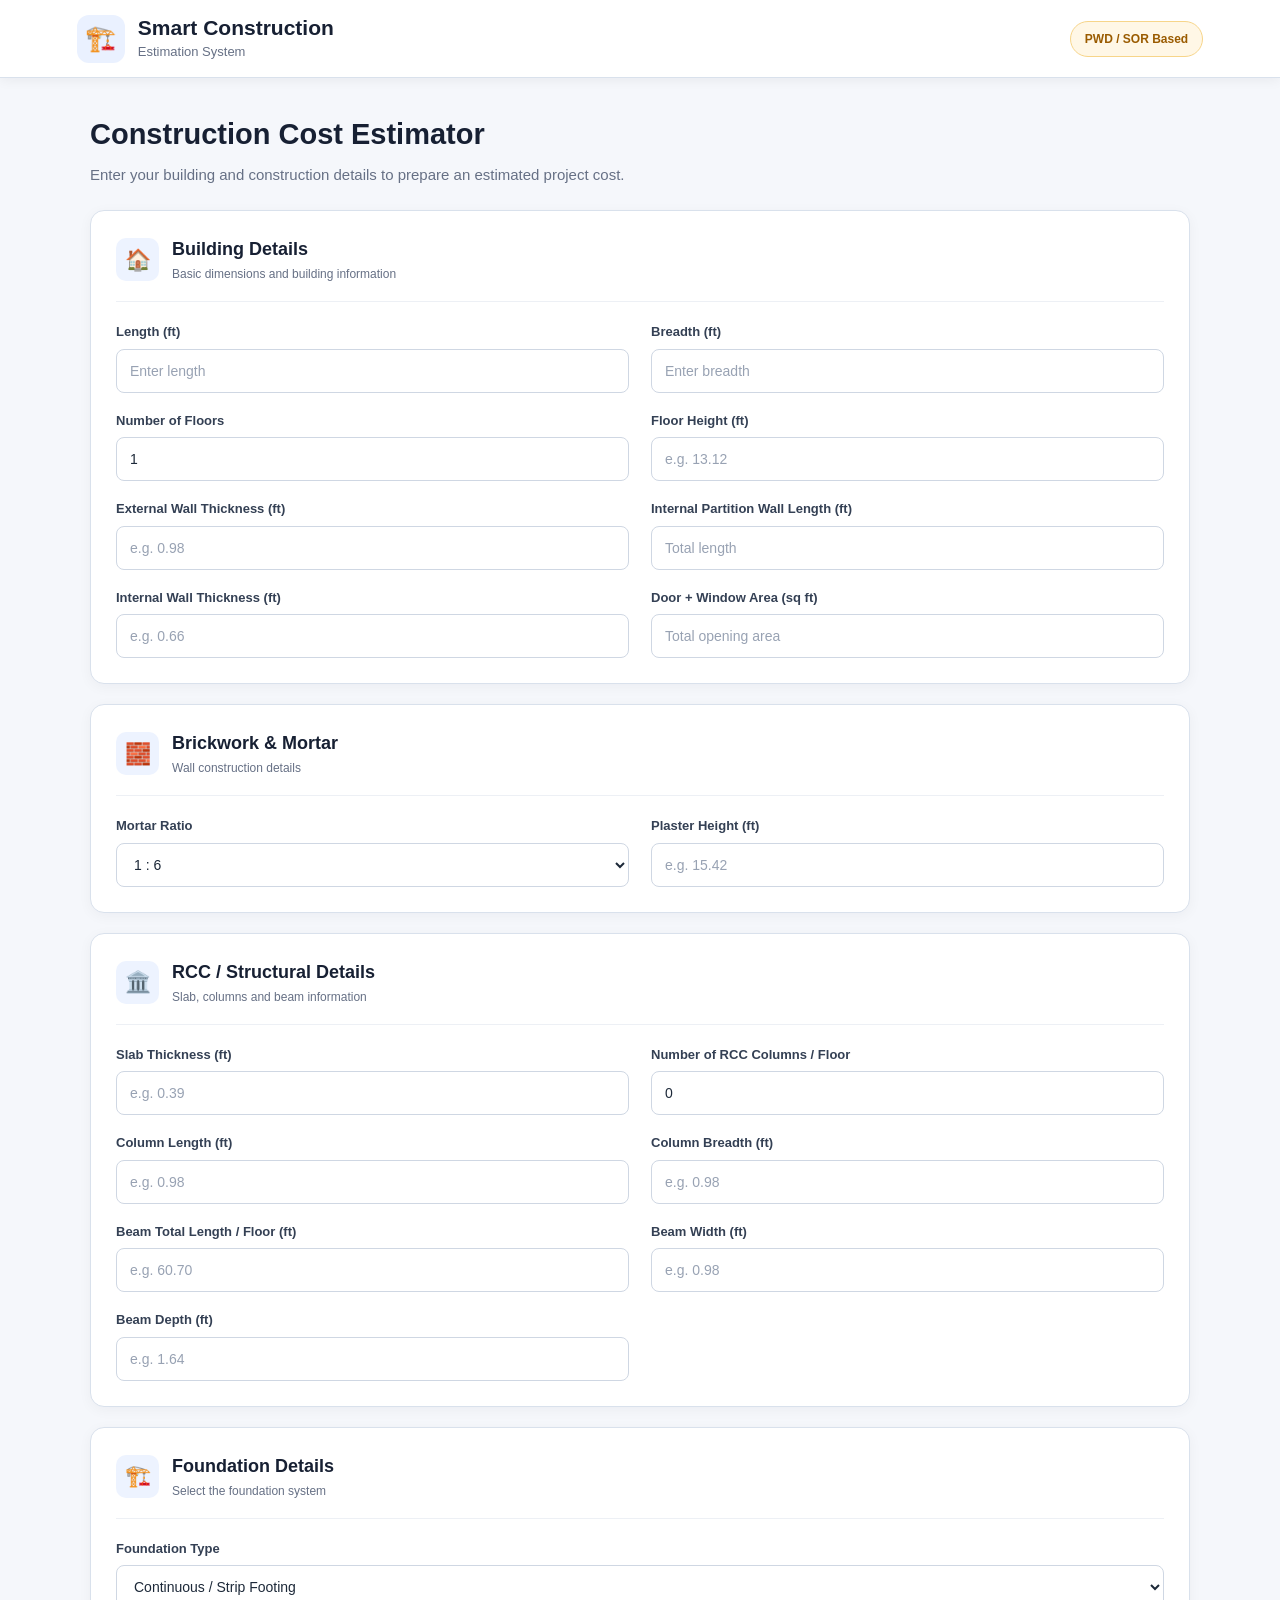
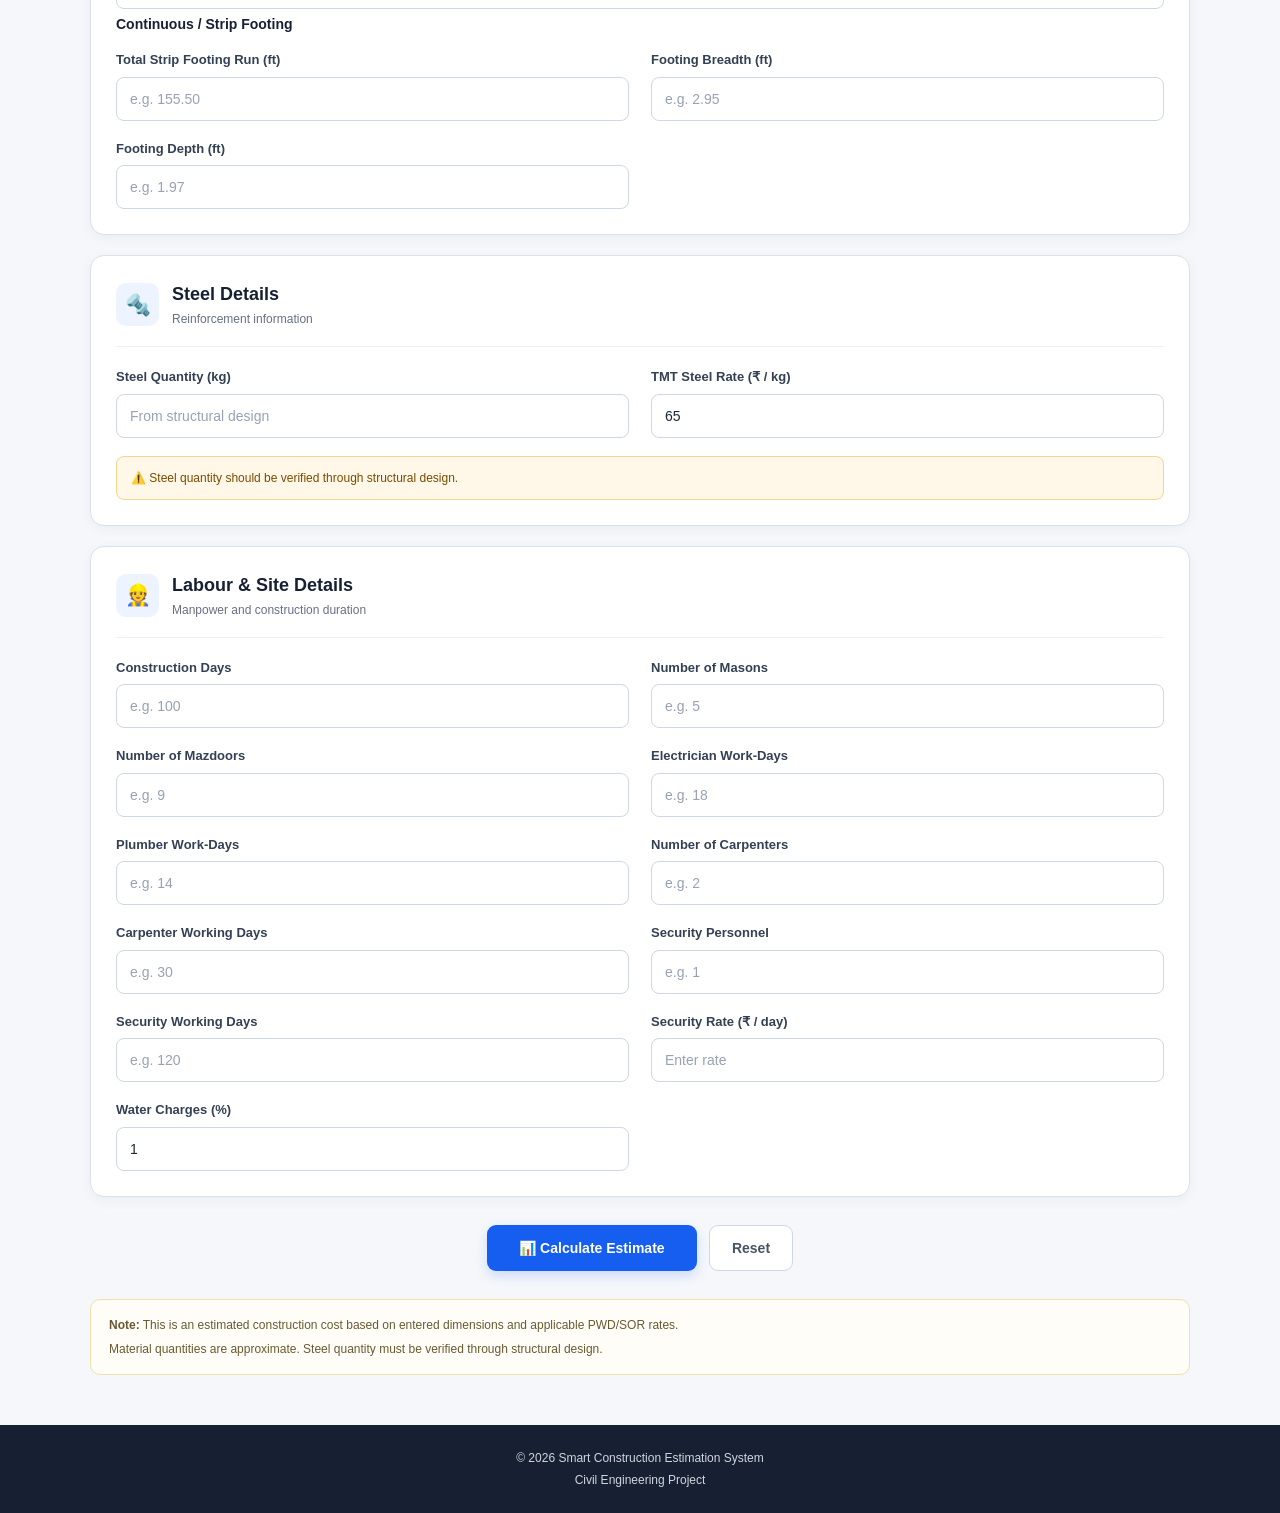
==== index.html @ 6a4c95ae "index.html" ====
<!DOCTYPE html>
<html lang="en">
<head>
    <meta charset="UTF-8">
    <meta name="viewport" content="width=device-width, initial-scale=1.0">

    <title>Smart Construction Estimation System | Construction Cost Estimator</title>

    <meta name="description"
          content="Smart Construction Estimation System for estimating building construction cost, material quantities, labour cost and project expenses using PWD/SOR based rates.">

    <meta name="keywords"
          content="construction cost estimator, building cost calculator, construction estimation, civil engineering project, PWD rate estimation, construction material calculator, house construction cost">

    <meta name="author" content="Saksham Tiwari">

    <meta name="robots" content="index, follow">

    <link rel="canonical"
          href="https://sakshamtiwari18.github.io/smart-construction-estimation-system/">

    <link rel="stylesheet" href="style.css">
</head>

<body>

    <!-- HEADER -->
    <header class="header">

        <div class="brand">
            <div class="logo">🏗️</div>

            <div>
                <h1>Smart Construction</h1>
                <p>Estimation System</p>
            </div>
        </div>

        <div class="header-tag">
            PWD / SOR Based
        </div>

    </header>


    <!-- MAIN CONTENT -->
    <main class="container">

        <!-- INTRO -->
        <section class="intro">

            <h2>Construction Cost Estimator</h2>

            <p>
                Enter your building and construction details to prepare
                an estimated project cost.
            </p>

        </section>


        <!-- BUILDING DETAILS -->
        <section class="card">

            <div class="section-title">
                <span>🏠</span>
                <div>
                    <h2>Building Details</h2>
                    <p>Basic dimensions and building information</p>
                </div>
            </div>


            <div class="form-grid">

                <div class="form-group">
                    <label>Length (ft)</label>
                    <input type="number" id="length" placeholder="Enter length">
                </div>

                <div class="form-group">
                    <label>Breadth (ft)</label>
                    <input type="number" id="breadth" placeholder="Enter breadth">
                </div>

                <div class="form-group">
                    <label>Number of Floors</label>
                    <input type="number" id="floors" value="1" min="1">
                </div>

                <div class="form-group">
                    <label>Floor Height (ft)</label>
                    <input type="number" id="floorHeight" placeholder="e.g. 13.12">
                </div>

                <div class="form-group">
                    <label>External Wall Thickness (ft)</label>
                    <input type="number" id="externalWall" placeholder="e.g. 0.98">
                </div>

                <div class="form-group">
                    <label>Internal Partition Wall Length (ft)</label>
                    <input type="number" id="internalWallLength" placeholder="Total length">
                </div>

                <div class="form-group">
                    <label>Internal Wall Thickness (ft)</label>
                    <input type="number" id="internalWall" placeholder="e.g. 0.66">
                </div>

                <div class="form-group">
                    <label>Door + Window Area (sq ft)</label>
                    <input type="number" id="openingArea" placeholder="Total opening area">
                </div>

            </div>

        </section>


        <!-- MASONRY -->
        <section class="card">

            <div class="section-title">
                <span>🧱</span>
                <div>
                    <h2>Brickwork & Mortar</h2>
                    <p>Wall construction details</p>
                </div>
            </div>


            <div class="form-grid">

                <div class="form-group">
                    <label>Mortar Ratio</label>

                    <select id="mortarRatio">
                        <option value="1:6">1 : 6</option>
                        <option value="1:5">1 : 5</option>
                        <option value="1:4">1 : 4</option>
                    </select>

                </div>

                <div class="form-group">
                    <label>Plaster Height (ft)</label>
                    <input type="number" id="plasterHeight" placeholder="e.g. 15.42">
                </div>

            </div>

        </section>


        <!-- RCC -->
        <section class="card">

            <div class="section-title">
                <span>🏛️</span>
                <div>
                    <h2>RCC / Structural Details</h2>
                    <p>Slab, columns and beam information</p>
                </div>
            </div>


            <div class="form-grid">

                <div class="form-group">
                    <label>Slab Thickness (ft)</label>
                    <input type="number" id="slabThickness" placeholder="e.g. 0.39">
                </div>

                <div class="form-group">
                    <label>Number of RCC Columns / Floor</label>
                    <input type="number" id="columns" value="0" min="0">
                </div>

                <div class="form-group">
                    <label>Column Length (ft)</label>
                    <input type="number" id="columnLength" placeholder="e.g. 0.98">
                </div>

                <div class="form-group">
                    <label>Column Breadth (ft)</label>
                    <input type="number" id="columnBreadth" placeholder="e.g. 0.98">
                </div>

                <div class="form-group">
                    <label>Beam Total Length / Floor (ft)</label>
                    <input type="number" id="beamLength" placeholder="e.g. 60.70">
                </div>

                <div class="form-group">
                    <label>Beam Width (ft)</label>
                    <input type="number" id="beamWidth" placeholder="e.g. 0.98">
                </div>

                <div class="form-group">
                    <label>Beam Depth (ft)</label>
                    <input type="number" id="beamDepth" placeholder="e.g. 1.64">
                </div>

            </div>

        </section>


        <!-- FOUNDATION -->
        <section class="card">

            <div class="section-title">
                <span>🏗️</span>
                <div>
                    <h2>Foundation Details</h2>
                    <p>Select the foundation system</p>
                </div>
            </div>


            <div class="form-grid">

                <div class="form-group full">

                    <label>Foundation Type</label>

                    <select id="foundationType" onchange="showFoundationFields()">

                        <option value="strip">
                            Continuous / Strip Footing
                        </option>

                        <option value="isolated">
                            Isolated RCC Footings
                        </option>

                    </select>

                </div>

            </div>


            <!-- STRIP FOOTING -->
            <div id="stripFields">

                <h3>Continuous / Strip Footing</h3>

                <div class="form-grid">

                    <div class="form-group">
                        <label>Total Strip Footing Run (ft)</label>
                        <input type="number" id="stripRun" placeholder="e.g. 155.50">
                    </div>

                    <div class="form-group">
                        <label>Footing Breadth (ft)</label>
                        <input type="number" id="stripBreadth" placeholder="e.g. 2.95">
                    </div>

                    <div class="form-group">
                        <label>Footing Depth (ft)</label>
                        <input type="number" id="stripDepth" placeholder="e.g. 1.97">
                    </div>

                </div>

            </div>


            <!-- ISOLATED FOOTING -->
            <div id="isolatedFields" class="hidden">

                <h3>Isolated RCC Footings</h3>

                <div class="form-grid">

                    <div class="form-group">
                        <label>Number of Footings</label>
                        <input type="number" id="footingCount" value="0" min="0">
                    </div>

                    <div class="form-group">
                        <label>Footing Length (ft)</label>
                        <input type="number" id="footingLength">
                    </div>

                    <div class="form-group">
                        <label>Footing Breadth (ft)</label>
                        <input type="number" id="footingBreadth">
                    </div>

                    <div class="form-group">
                        <label>Footing Depth (ft)</label>
                        <input type="number" id="footingDepth">
                    </div>

                </div>

            </div>

        </section>


        <!-- STEEL -->
        <section class="card">

            <div class="section-title">
                <span>🔩</span>
                <div>
                    <h2>Steel Details</h2>
                    <p>Reinforcement information</p>
                </div>
            </div>


            <div class="form-grid">

                <div class="form-group">
                    <label>Steel Quantity (kg)</label>
                    <input type="number" id="steelQuantity" placeholder="From structural design">
                </div>

                <div class="form-group">
                    <label>TMT Steel Rate (₹ / kg)</label>
                    <input type="number" id="steelRate" value="65">
                </div>

            </div>


            <div class="info-box">
                ⚠️ Steel quantity should be verified through structural design.
            </div>

        </section>


        <!-- LABOUR -->
        <section class="card">

            <div class="section-title">
                <span>👷</span>
                <div>
                    <h2>Labour & Site Details</h2>
                    <p>Manpower and construction duration</p>
                </div>
            </div>


            <div class="form-grid">

                <div class="form-group">
                    <label>Construction Days</label>
                    <input type="number" id="constructionDays" placeholder="e.g. 100">
                </div>

                <div class="form-group">
                    <label>Number of Masons</label>
                    <input type="number" id="masons" placeholder="e.g. 5">
                </div>

                <div class="form-group">
                    <label>Number of Mazdoors</label>
                    <input type="number" id="mazdoors" placeholder="e.g. 9">
                </div>

                <div class="form-group">
                    <label>Electrician Work-Days</label>
                    <input type="number" id="electricianDays" placeholder="e.g. 18">
                </div>

                <div class="form-group">
                    <label>Plumber Work-Days</label>
                    <input type="number" id="plumberDays" placeholder="e.g. 14">
                </div>

                <div class="form-group">
                    <label>Number of Carpenters</label>
                    <input type="number" id="carpenters" placeholder="e.g. 2">
                </div>

                <div class="form-group">
                    <label>Carpenter Working Days</label>
                    <input type="number" id="carpenterDays" placeholder="e.g. 30">
                </div>

                <div class="form-group">
                    <label>Security Personnel</label>
                    <input type="number" id="security" placeholder="e.g. 1">
                </div>

                <div class="form-group">
                    <label>Security Working Days</label>
                    <input type="number" id="securityDays" placeholder="e.g. 120">
                </div>

                <div class="form-group">
                    <label>Security Rate (₹ / day)</label>
                    <input type="number" id="securityRate" placeholder="Enter rate">
                </div>

                <div class="form-group">
                    <label>Water Charges (%)</label>
                    <input type="number" id="waterCharges" value="1">
                </div>

            </div>

        </section>


        <!-- ACTION BUTTON -->
        <section class="action-area">

            <button class="calculate-btn" onclick="calculateEstimate()">
                📊 Calculate Estimate
            </button>

            <button class="reset-btn" onclick="resetForm()">
                Reset
            </button>

        </section>


        <!-- RESULT -->
        <section id="resultSection" class="card result-section hidden">

            <div class="section-title">
                <span>💰</span>

                <div>
                    <h2>Estimation Result</h2>
                    <p>Estimated project cost summary</p>
                </div>
            </div>


            <div class="result-grid">

                <div class="result-box">
                    <span>Building Area</span>
                    <strong id="resultArea">0 sq.ft</strong>
                </div>

                <div class="result-box">
                    <span>Estimated Cost</span>
                    <strong id="resultCost">₹0</strong>
                </div>

            </div>


            <div class="cost-summary">

                <h3>Cost Summary</h3>

                <div class="cost-row">
                    <span>Foundation</span>
                    <strong id="foundationCost">₹0</strong>
                </div>

                <div class="cost-row">
                    <span>RCC Work</span>
                    <strong id="rccCost">₹0</strong>
                </div>

                <div class="cost-row">
                    <span>Brickwork</span>
                    <strong id="brickCost">₹0</strong>
                </div>

                <div class="cost-row">
                    <span>Plaster</span>
                    <strong id="plasterCost">₹0</strong>
                </div>

                <div class="cost-row">
                    <span>Flooring</span>
                    <strong id="floorCost">₹0</strong>
                </div>

                <div class="cost-row">
                    <span>Painting</span>
                    <strong id="paintingCost">₹0</strong>
                </div>

                <div class="cost-row">
                    <span>Steel</span>
                    <strong id="steelCost">₹0</strong>
                </div>

                <div class="cost-row">
                    <span>Labour</span>
                    <strong id="labourCost">₹0</strong>
                </div>

                <div class="cost-row total">
                    <span>GRAND TOTAL</span>
                    <strong id="grandTotal">₹0</strong>
                </div>

            </div>


            <div class="report-buttons">

                <button onclick="generateReport()">
                    📄 Generate Report
                </button>

                <button onclick="window.print()">
                    🖨️ Print / Save PDF
                </button>

            </div>

        </section>


        <!-- FOOTER NOTE -->
        <div class="footer-note">

            <p>
                <strong>Note:</strong>
                This is an estimated construction cost based on entered
                dimensions and applicable PWD/SOR rates.
            </p>

            <p>
                Material quantities are approximate. Steel quantity must
                be verified through structural design.
            </p>

        </div>

    </main>


    <!-- FOOTER -->
    <footer>

        <p>
            © 2026 Smart Construction Estimation System
        </p>

        <p>
            Civil Engineering Project
        </p>

    </footer>


    <script src="script.js"></script>

</body>
</html>
---- style.css ----
/* =====================================================
   SMART CONSTRUCTION ESTIMATION SYSTEM
   Professional Civil Engineering Web Interface
   ===================================================== */

* {
    margin: 0;
    padding: 0;
    box-sizing: border-box;
}

:root {
    --primary: #155eef;
    --primary-dark: #0d47c7;
    --orange: #f59e0b;
    --dark: #172033;
    --text: #344054;
    --muted: #667085;
    --border: #d9e1ec;
    --background: #f5f7fb;
    --white: #ffffff;
    --success: #087443;
}

body {
    font-family: "Segoe UI", Arial, sans-serif;
    background: var(--background);
    color: var(--text);
    line-height: 1.5;
}


/* ================= HEADER ================= */

.header {
    background: var(--white);
    border-bottom: 1px solid var(--border);
    min-height: 78px;
    padding: 14px 6%;
    display: flex;
    align-items: center;
    justify-content: space-between;
    gap: 20px;
    position: sticky;
    top: 0;
    z-index: 100;
    box-shadow: 0 2px 12px rgba(16, 24, 40, 0.06);
}

.brand {
    display: flex;
    align-items: center;
    gap: 13px;
}

.logo {
    width: 48px;
    height: 48px;
    border-radius: 12px;
    background: #eaf1ff;
    display: flex;
    align-items: center;
    justify-content: center;
    font-size: 25px;
}

.brand h1 {
    color: var(--dark);
    font-size: 21px;
    font-weight: 750;
    line-height: 1.15;
}

.brand p {
    color: var(--muted);
    font-size: 13px;
    margin-top: 2px;
}

.header-tag {
    background: #fff7e6;
    color: #9a5b00;
    border: 1px solid #f7d58a;
    padding: 8px 14px;
    border-radius: 20px;
    font-size: 12px;
    font-weight: 700;
}


/* ================= MAIN ================= */

.container {
    width: min(1100px, 92%);
    margin: 35px auto 50px;
}

.intro {
    margin-bottom: 24px;
}

.intro h2 {
    color: var(--dark);
    font-size: 29px;
    margin-bottom: 7px;
}

.intro p {
    color: var(--muted);
    font-size: 15px;
}


/* ================= CARDS ================= */

.card {
    background: var(--white);
    border: 1px solid var(--border);
    border-radius: 14px;
    padding: 25px;
    margin-bottom: 20px;
    box-shadow: 0 3px 14px rgba(16, 24, 40, 0.045);
}

.section-title {
    display: flex;
    align-items: center;
    gap: 13px;
    padding-bottom: 18px;
    margin-bottom: 20px;
    border-bottom: 1px solid #edf0f5;
}

.section-title > span {
    width: 43px;
    height: 43px;
    border-radius: 10px;
    background: #edf3ff;
    display: flex;
    align-items: center;
    justify-content: center;
    font-size: 21px;
}

.section-title h2 {
    color: var(--dark);
    font-size: 18px;
    margin-bottom: 2px;
}

.section-title p {
    color: var(--muted);
    font-size: 12px;
}


/* ================= FORM ================= */

.form-grid {
    display: grid;
    grid-template-columns: repeat(2, 1fr);
    gap: 18px 22px;
}

.form-group {
    display: flex;
    flex-direction: column;
}

.form-group.full {
    grid-column: 1 / -1;
}

.form-group label {
    color: #344054;
    font-size: 13px;
    font-weight: 650;
    margin-bottom: 7px;
}

input,
select {
    width: 100%;
    height: 44px;
    border: 1px solid #cfd7e3;
    border-radius: 8px;
    background: #fff;
    color: #1d2939;
    padding: 0 13px;
    font-size: 14px;
    outline: none;
    transition: 0.2s ease;
}

input::placeholder {
    color: #98a2b3;
}

input:focus,
select:focus {
    border-color: var(--primary);
    box-shadow: 0 0 0 3px rgba(21, 94, 239, 0.10);
}


/* ================= FOUNDATION ================= */

.card h3 {
    color: var(--dark);
    font-size: 14px;
    margin: 5px 0 15px;
}

.hidden {
    display: none !important;
}


/* ================= INFO BOX ================= */

.info-box {
    margin-top: 18px;
    padding: 12px 14px;
    border-radius: 8px;
    background: #fff8e8;
    border: 1px solid #f4d58a;
    color: #7a4b00;
    font-size: 12px;
}


/* ================= BUTTONS ================= */

.action-area {
    display: flex;
    justify-content: center;
    align-items: center;
    gap: 12px;
    margin: 28px 0;
}

.calculate-btn,
.reset-btn,
.report-buttons button {
    border: none;
    border-radius: 9px;
    height: 46px;
    padding: 0 22px;
    font-size: 14px;
    font-weight: 700;
    cursor: pointer;
    transition: 0.2s ease;
}

.calculate-btn {
    background: var(--primary);
    color: white;
    min-width: 210px;
    box-shadow: 0 5px 12px rgba(21, 94, 239, 0.18);
}

.calculate-btn:hover {
    background: var(--primary-dark);
    transform: translateY(-1px);
}

.reset-btn {
    background: white;
    color: #475467;
    border: 1px solid #cfd7e3;
}

.reset-btn:hover {
    background: #f8fafc;
}


/* ================= RESULT ================= */

.result-section {
    border-top: 4px solid var(--primary);
}

.result-grid {
    display: grid;
    grid-template-columns: repeat(2, 1fr);
    gap: 15px;
    margin-bottom: 25px;
}

.result-box {
    background: #f7f9fc;
    border: 1px solid #e5eaf1;
    border-radius: 10px;
    padding: 18px;
}

.result-box span {
    display: block;
    color: var(--muted);
    font-size: 12px;
    margin-bottom: 5px;
}

.result-box strong {
    color: var(--dark);
    font-size: 21px;
}


/* ================= COST SUMMARY ================= */

.cost-summary {
    border: 1px solid #e1e6ef;
    border-radius: 10px;
    overflow: hidden;
}

.cost-summary h3 {
    margin: 0;
    padding: 15px 17px;
    background: #f7f9fc;
    border-bottom: 1px solid #e1e6ef;
    font-size: 15px;
}

.cost-row {
    min-height: 45px;
    padding: 10px 17px;
    display: flex;
    justify-content: space-between;
    align-items: center;
    border-bottom: 1px solid #edf0f4;
    font-size: 13px;
}

.cost-row strong {
    color: #1d2939;
}

.cost-row.total {
    background: #eef4ff;
    border-bottom: none;
    min-height: 56px;
}

.cost-row.total span,
.cost-row.total strong {
    color: var(--primary-dark);
    font-size: 15px;
    font-weight: 800;
}


/* ================= REPORT BUTTONS ================= */

.report-buttons {
    display: flex;
    gap: 12px;
    margin-top: 20px;
}

.report-buttons button {
    background: var(--dark);
    color: white;
}

.report-buttons button:hover {
    opacity: 0.9;
}


/* ================= FOOTER NOTE ================= */

.footer-note {
    background: #fffdf7;
    border: 1px solid #f1dfae;
    border-radius: 10px;
    padding: 16px 18px;
    margin-top: 20px;
    color: #6b5a31;
    font-size: 12px;
}

.footer-note p + p {
    margin-top: 6px;
}


/* ================= FOOTER ================= */

footer {
    background: #172033;
    color: #d0d5dd;
    text-align: center;
    padding: 24px 15px;
    font-size: 12px;
}

footer p + p {
    margin-top: 4px;
}


/* ================= RESPONSIVE ================= */

@media (max-width: 700px) {

    .header {
        padding: 12px 4%;
    }

    .brand h1 {
        font-size: 17px;
    }

    .header-tag {
        display: none;
    }

    .container {
        width: 94%;
        margin-top: 25px;
    }

    .intro h2 {
        font-size: 24px;
    }

    .card {
        padding: 18px;
    }

    .form-grid,
    .result-grid {
        grid-template-columns: 1fr;
    }

    .form-group.full {
        grid-column: auto;
    }

    .action-area,
    .report-buttons {
        flex-direction: column;
    }

    .calculate-btn,
    .reset-btn,
    .report-buttons button {
        width: 100%;
    }
}
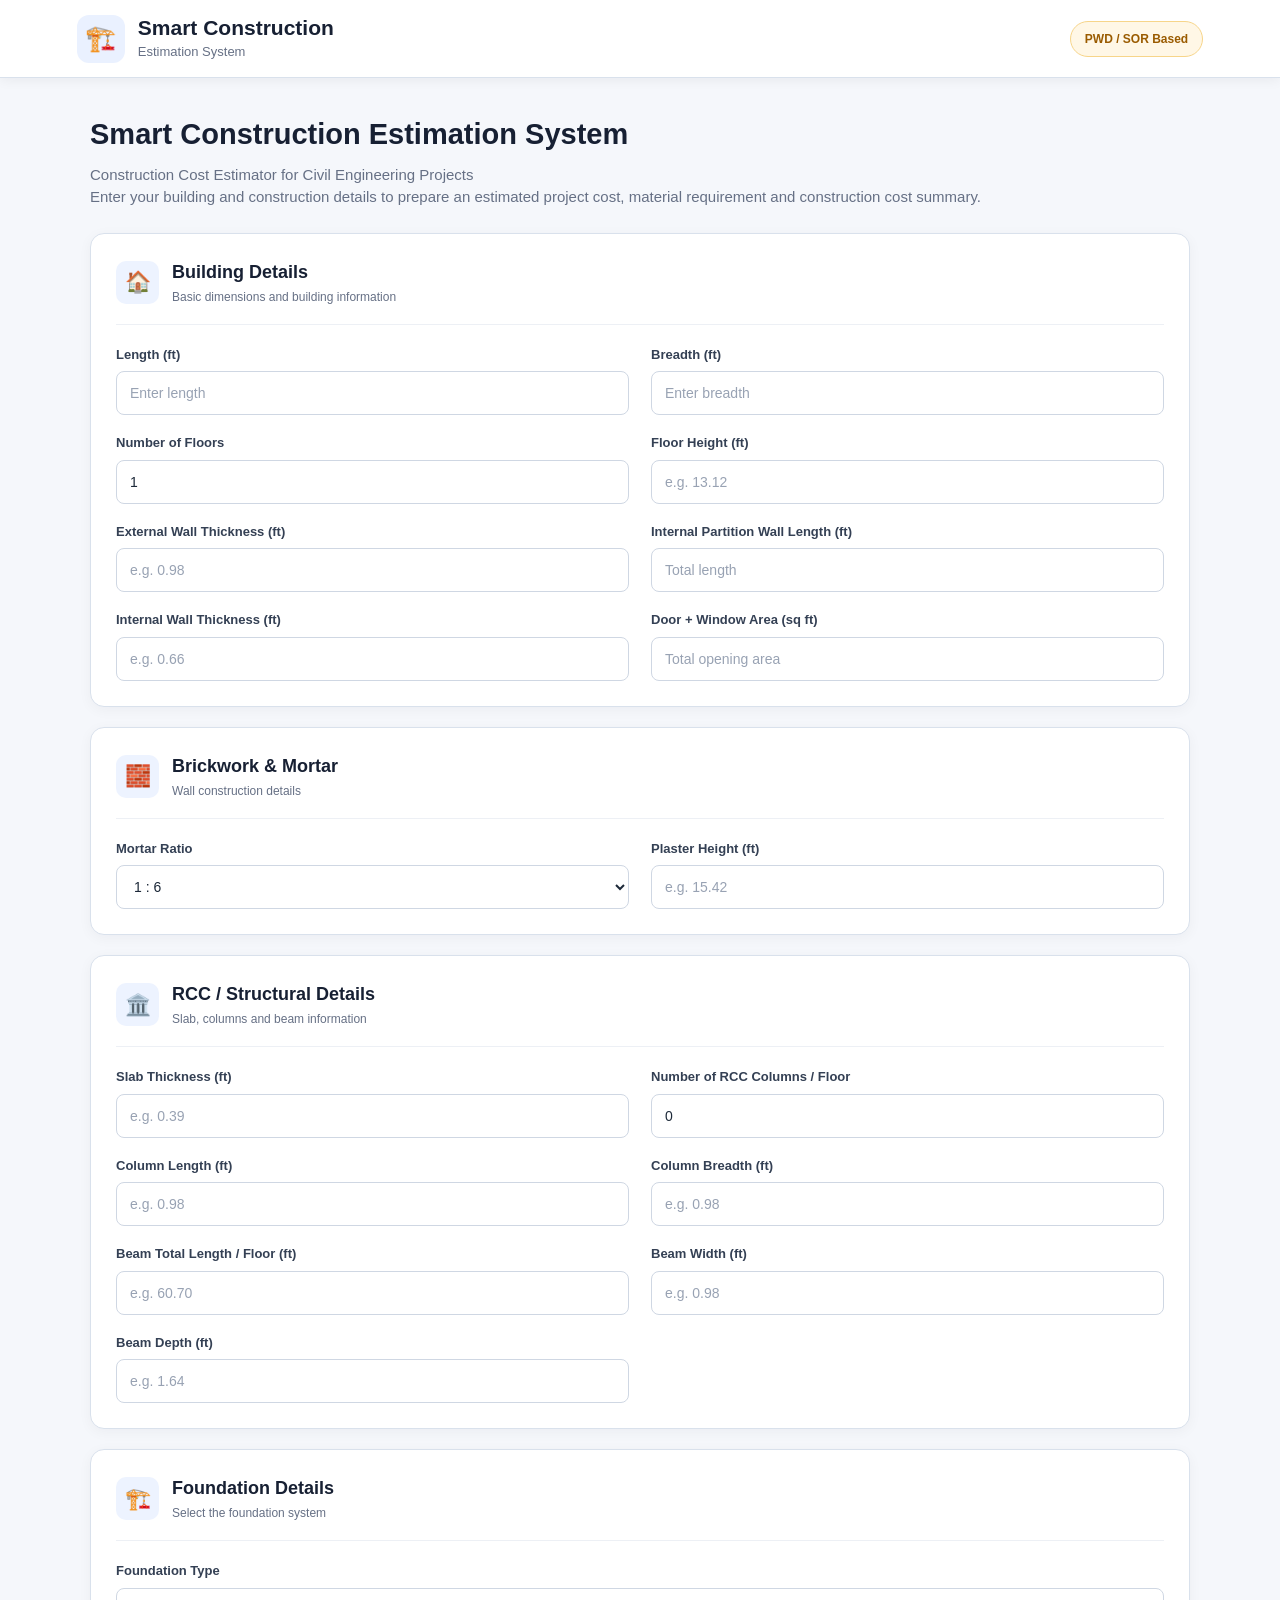
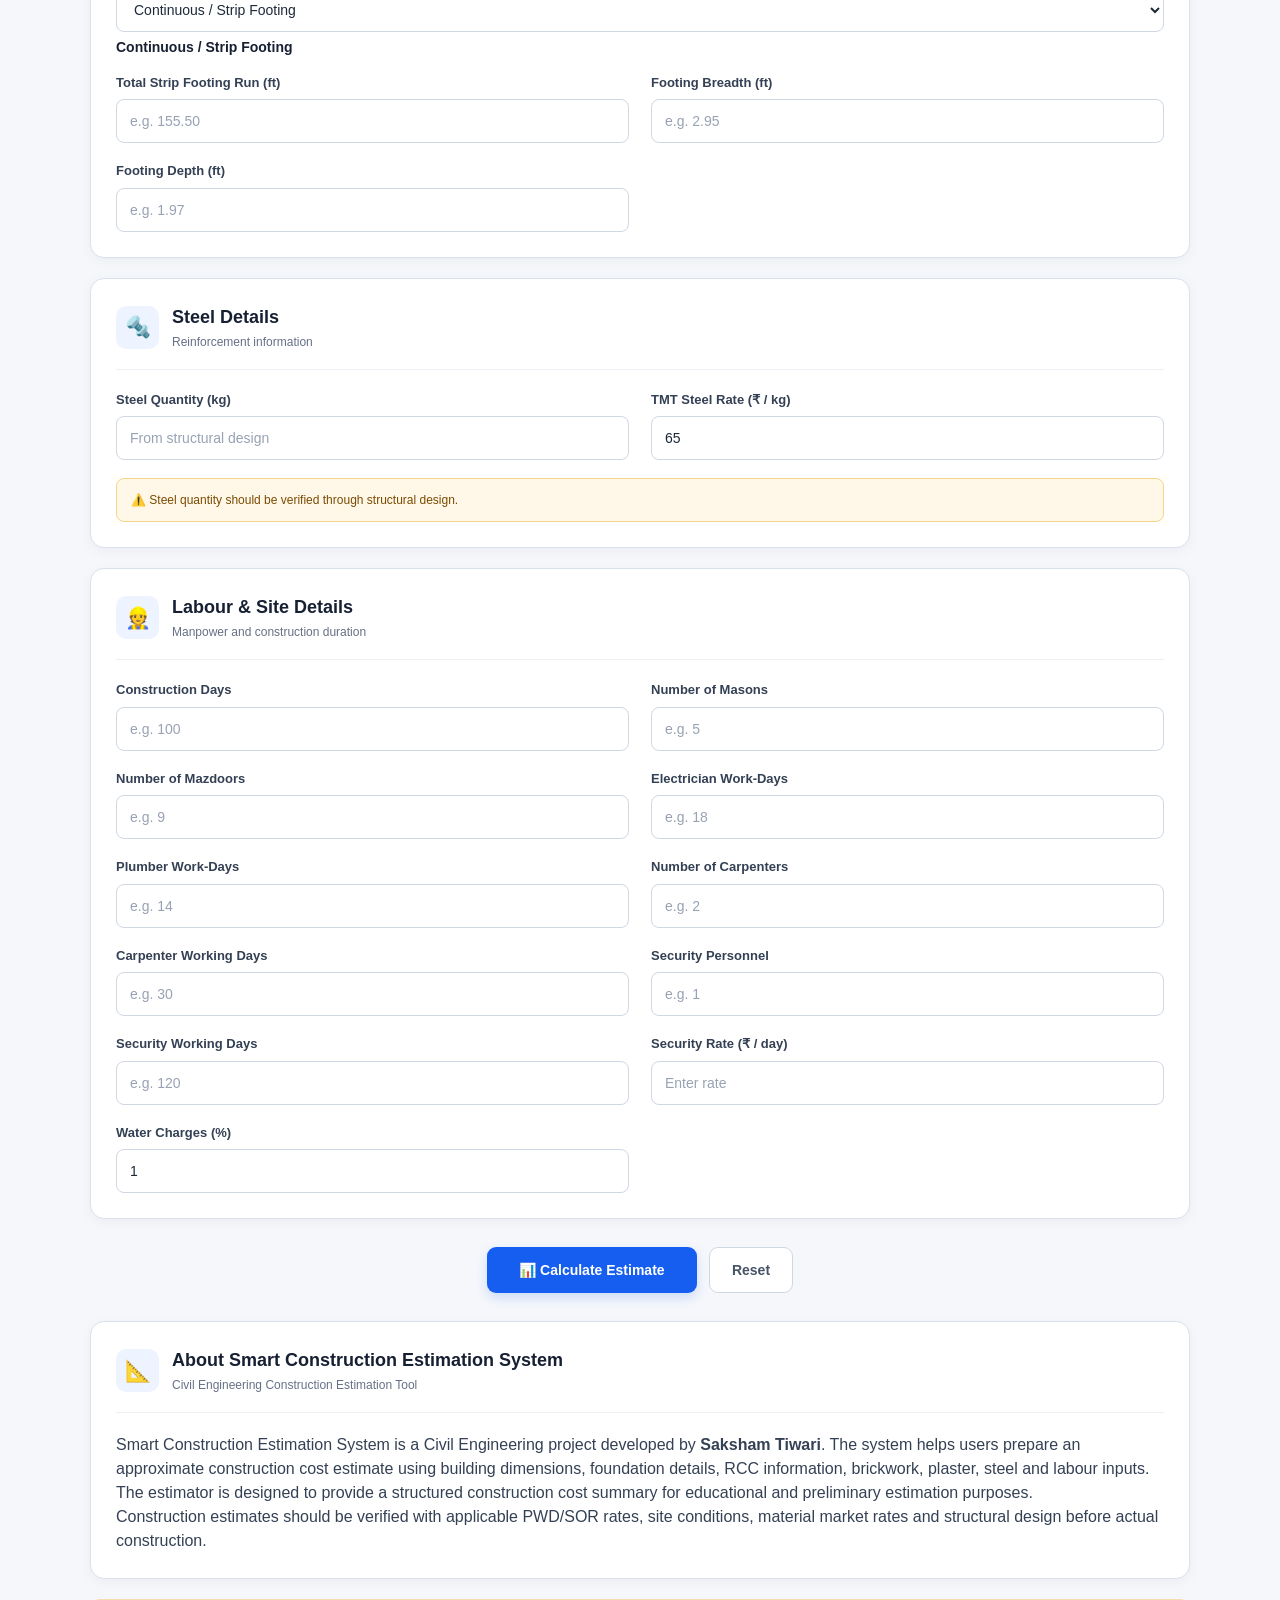
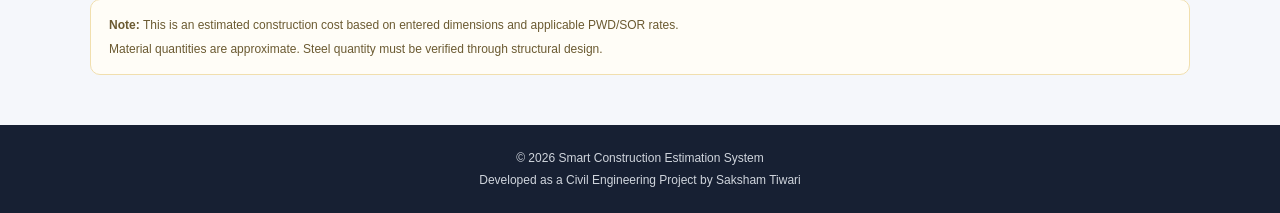
==== commit 49c0e4f6: "index.html" ====
--- a/index.html
+++ b/index.html
@@ -1,26 +1,106 @@
 <!DOCTYPE html>
 <html lang="en">
 <head>
+
     <meta charset="UTF-8">
+
     <meta name="viewport" content="width=device-width, initial-scale=1.0">
 
-    <title>Smart Construction Estimation System | Construction Cost Estimator</title>
-
-    <meta name="description"
-          content="Smart Construction Estimation System for estimating building construction cost, material quantities, labour cost and project expenses using PWD/SOR based rates.">
-
-    <meta name="keywords"
-          content="construction cost estimator, building cost calculator, construction estimation, civil engineering project, PWD rate estimation, construction material calculator, house construction cost">
-
-    <meta name="author" content="Saksham Tiwari">
-
-    <meta name="robots" content="index, follow">
-
-    <link rel="canonical"
-          href="https://sakshamtiwari18.github.io/smart-construction-estimation-system/">
-
+    <!-- SEO TITLE -->
+    <title>
+        Smart Construction Estimation System | Saksham Tiwari
+    </title>
+
+    <!-- SEO DESCRIPTION -->
+    <meta
+        name="description"
+        content="Smart Construction Estimation System by Saksham Tiwari. A Civil Engineering project for construction cost estimation, material estimation, foundation, RCC, brickwork, plaster, steel and labour cost calculation."
+    >
+
+    <!-- KEYWORDS -->
+    <meta
+        name="keywords"
+        content="Smart Construction Estimation System, Construction Cost Estimator, Construction Estimation, Civil Engineering Project, Building Cost Calculator, Material Estimation, PWD SOR, Saksham Tiwari"
+    >
+
+    <!-- AUTHOR -->
+    <meta
+        name="author"
+        content="Saksham Tiwari"
+    >
+
+    <!-- SEARCH ENGINE -->
+    <meta
+        name="robots"
+        content="index, follow"
+    >
+
+    <!-- CANONICAL URL -->
+    <link
+        rel="canonical"
+        href="https://sakshamtiwari18.github.io/smart-construction-estimation-system/"
+    >
+
+    <!-- OPEN GRAPH -->
+    <meta
+        property="og:title"
+        content="Smart Construction Estimation System | Saksham Tiwari"
+    >
+
+    <meta
+        property="og:description"
+        content="A Civil Engineering construction cost and material estimation system developed by Saksham Tiwari."
+    >
+
+    <meta
+        property="og:type"
+        content="website"
+    >
+
+    <meta
+        property="og:url"
+        content="https://sakshamtiwari18.github.io/smart-construction-estimation-system/"
+    >
+
+    <!-- TWITTER CARD -->
+    <meta
+        name="twitter:card"
+        content="summary"
+    >
+
+    <meta
+        name="twitter:title"
+        content="Smart Construction Estimation System"
+    >
+
+    <meta
+        name="twitter:description"
+        content="Construction cost and material estimation system by Saksham Tiwari."
+    >
+
+    <!-- STRUCTURED DATA FOR GOOGLE -->
+    <script type="application/ld+json">
+    {
+        "@context": "https://schema.org",
+        "@type": "WebApplication",
+        "name": "Smart Construction Estimation System",
+        "alternateName": "Construction Cost Estimator",
+        "description": "Smart Construction Estimation System is a Civil Engineering project developed by Saksham Tiwari for estimating construction costs and materials.",
+        "url": "https://sakshamtiwari18.github.io/smart-construction-estimation-system/",
+        "applicationCategory": "BusinessApplication",
+        "operatingSystem": "Web",
+        "author": {
+            "@type": "Person",
+            "name": "Saksham Tiwari"
+        }
+    }
+    </script>
+
+    <!-- CSS -->
     <link rel="stylesheet" href="style.css">
+
 </head>
+
 
 <body>
 
@@ -28,13 +108,25 @@
     <header class="header">
 
         <div class="brand">
-            <div class="logo">🏗️</div>
+
+            <div class="logo">
+                🏗️
+            </div>
 
             <div>
-                <h1>Smart Construction</h1>
-                <p>Estimation System</p>
-            </div>
+
+                <h1>
+                    Smart Construction
+                </h1>
+
+                <p>
+                    Estimation System
+                </p>
+
+            </div>
+
         </div>
+
 
         <div class="header-tag">
             PWD / SOR Based
@@ -46,14 +138,22 @@
     <!-- MAIN CONTENT -->
     <main class="container">
 
+
         <!-- INTRO -->
         <section class="intro">
 
-            <h2>Construction Cost Estimator</h2>
+            <h2>
+                Smart Construction Estimation System
+            </h2>
+
+            <p>
+                Construction Cost Estimator for Civil Engineering Projects
+            </p>
 
             <p>
                 Enter your building and construction details to prepare
-                an estimated project cost.
+                an estimated project cost, material requirement and
+                construction cost summary.
             </p>
 
         </section>
@@ -63,159 +163,386 @@
         <section class="card">
 
             <div class="section-title">
-                <span>🏠</span>
+
+                <span>
+                    🏠
+                </span>
+
                 <div>
-                    <h2>Building Details</h2>
-                    <p>Basic dimensions and building information</p>
-                </div>
+
+                    <h2>
+                        Building Details
+                    </h2>
+
+                    <p>
+                        Basic dimensions and building information
+                    </p>
+
+                </div>
+
             </div>
 
 
             <div class="form-grid">
 
-                <div class="form-group">
-                    <label>Length (ft)</label>
-                    <input type="number" id="length" placeholder="Enter length">
-                </div>
-
-                <div class="form-group">
-                    <label>Breadth (ft)</label>
-                    <input type="number" id="breadth" placeholder="Enter breadth">
-                </div>
-
-                <div class="form-group">
-                    <label>Number of Floors</label>
-                    <input type="number" id="floors" value="1" min="1">
-                </div>
-
-                <div class="form-group">
-                    <label>Floor Height (ft)</label>
-                    <input type="number" id="floorHeight" placeholder="e.g. 13.12">
-                </div>
-
-                <div class="form-group">
-                    <label>External Wall Thickness (ft)</label>
-                    <input type="number" id="externalWall" placeholder="e.g. 0.98">
-                </div>
-
-                <div class="form-group">
-                    <label>Internal Partition Wall Length (ft)</label>
-                    <input type="number" id="internalWallLength" placeholder="Total length">
-                </div>
-
-                <div class="form-group">
-                    <label>Internal Wall Thickness (ft)</label>
-                    <input type="number" id="internalWall" placeholder="e.g. 0.66">
-                </div>
-
-                <div class="form-group">
-                    <label>Door + Window Area (sq ft)</label>
-                    <input type="number" id="openingArea" placeholder="Total opening area">
+
+                <div class="form-group">
+
+                    <label>
+                        Length (ft)
+                    </label>
+
+                    <input
+                        type="number"
+                        id="length"
+                        placeholder="Enter length"
+                    >
+
+                </div>
+
+
+                <div class="form-group">
+
+                    <label>
+                        Breadth (ft)
+                    </label>
+
+                    <input
+                        type="number"
+                        id="breadth"
+                        placeholder="Enter breadth"
+                    >
+
+                </div>
+
+
+                <div class="form-group">
+
+                    <label>
+                        Number of Floors
+                    </label>
+
+                    <input
+                        type="number"
+                        id="floors"
+                        value="1"
+                        min="1"
+                    >
+
+                </div>
+
+
+                <div class="form-group">
+
+                    <label>
+                        Floor Height (ft)
+                    </label>
+
+                    <input
+                        type="number"
+                        id="floorHeight"
+                        placeholder="e.g. 13.12"
+                    >
+
+                </div>
+
+
+                <div class="form-group">
+
+                    <label>
+                        External Wall Thickness (ft)
+                    </label>
+
+                    <input
+                        type="number"
+                        id="externalWall"
+                        placeholder="e.g. 0.98"
+                    >
+
+                </div>
+
+
+                <div class="form-group">
+
+                    <label>
+                        Internal Partition Wall Length (ft)
+                    </label>
+
+                    <input
+                        type="number"
+                        id="internalWallLength"
+                        placeholder="Total length"
+                    >
+
+                </div>
+
+
+                <div class="form-group">
+
+                    <label>
+                        Internal Wall Thickness (ft)
+                    </label>
+
+                    <input
+                        type="number"
+                        id="internalWall"
+                        placeholder="e.g. 0.66"
+                    >
+
+                </div>
+
+
+                <div class="form-group">
+
+                    <label>
+                        Door + Window Area (sq ft)
+                    </label>
+
+                    <input
+                        type="number"
+                        id="openingArea"
+                        placeholder="Total opening area"
+                    >
+
                 </div>
 
             </div>
 
         </section>
+
 
 
         <!-- MASONRY -->
         <section class="card">
 
             <div class="section-title">
-                <span>🧱</span>
+
+                <span>
+                    🧱
+                </span>
+
                 <div>
-                    <h2>Brickwork & Mortar</h2>
-                    <p>Wall construction details</p>
-                </div>
+
+                    <h2>
+                        Brickwork & Mortar
+                    </h2>
+
+                    <p>
+                        Wall construction details
+                    </p>
+
+                </div>
+
             </div>
 
 
             <div class="form-grid">
 
-                <div class="form-group">
-                    <label>Mortar Ratio</label>
+
+                <div class="form-group">
+
+                    <label>
+                        Mortar Ratio
+                    </label>
 
                     <select id="mortarRatio">
-                        <option value="1:6">1 : 6</option>
-                        <option value="1:5">1 : 5</option>
-                        <option value="1:4">1 : 4</option>
+
+                        <option value="1:6">
+                            1 : 6
+                        </option>
+
+                        <option value="1:5">
+                            1 : 5
+                        </option>
+
+                        <option value="1:4">
+                            1 : 4
+                        </option>
+
                     </select>
 
                 </div>
 
-                <div class="form-group">
-                    <label>Plaster Height (ft)</label>
-                    <input type="number" id="plasterHeight" placeholder="e.g. 15.42">
+
+                <div class="form-group">
+
+                    <label>
+                        Plaster Height (ft)
+                    </label>
+
+                    <input
+                        type="number"
+                        id="plasterHeight"
+                        placeholder="e.g. 15.42"
+                    >
+
                 </div>
 
             </div>
 
         </section>
+
 
 
         <!-- RCC -->
         <section class="card">
 
             <div class="section-title">
-                <span>🏛️</span>
+
+                <span>
+                    🏛️
+                </span>
+
                 <div>
-                    <h2>RCC / Structural Details</h2>
-                    <p>Slab, columns and beam information</p>
-                </div>
+
+                    <h2>
+                        RCC / Structural Details
+                    </h2>
+
+                    <p>
+                        Slab, columns and beam information
+                    </p>
+
+                </div>
+
             </div>
 
 
             <div class="form-grid">
 
-                <div class="form-group">
-                    <label>Slab Thickness (ft)</label>
-                    <input type="number" id="slabThickness" placeholder="e.g. 0.39">
-                </div>
-
-                <div class="form-group">
-                    <label>Number of RCC Columns / Floor</label>
-                    <input type="number" id="columns" value="0" min="0">
-                </div>
-
-                <div class="form-group">
-                    <label>Column Length (ft)</label>
-                    <input type="number" id="columnLength" placeholder="e.g. 0.98">
-                </div>
-
-                <div class="form-group">
-                    <label>Column Breadth (ft)</label>
-                    <input type="number" id="columnBreadth" placeholder="e.g. 0.98">
-                </div>
-
-                <div class="form-group">
-                    <label>Beam Total Length / Floor (ft)</label>
-                    <input type="number" id="beamLength" placeholder="e.g. 60.70">
-                </div>
-
-                <div class="form-group">
-                    <label>Beam Width (ft)</label>
-                    <input type="number" id="beamWidth" placeholder="e.g. 0.98">
-                </div>
-
-                <div class="form-group">
-                    <label>Beam Depth (ft)</label>
-                    <input type="number" id="beamDepth" placeholder="e.g. 1.64">
+
+                <div class="form-group">
+
+                    <label>
+                        Slab Thickness (ft)
+                    </label>
+
+                    <input
+                        type="number"
+                        id="slabThickness"
+                        placeholder="e.g. 0.39"
+                    >
+
+                </div>
+
+
+                <div class="form-group">
+
+                    <label>
+                        Number of RCC Columns / Floor
+                    </label>
+
+                    <input
+                        type="number"
+                        id="columns"
+                        value="0"
+                        min="0"
+                    >
+
+                </div>
+
+
+                <div class="form-group">
+
+                    <label>
+                        Column Length (ft)
+                    </label>
+
+                    <input
+                        type="number"
+                        id="columnLength"
+                        placeholder="e.g. 0.98"
+                    >
+
+                </div>
+
+
+                <div class="form-group">
+
+                    <label>
+                        Column Breadth (ft)
+                    </label>
+
+                    <input
+                        type="number"
+                        id="columnBreadth"
+                        placeholder="e.g. 0.98"
+                    >
+
+                </div>
+
+
+                <div class="form-group">
+
+                    <label>
+                        Beam Total Length / Floor (ft)
+                    </label>
+
+                    <input
+                        type="number"
+                        id="beamLength"
+                        placeholder="e.g. 60.70"
+                    >
+
+                </div>
+
+
+                <div class="form-group">
+
+                    <label>
+                        Beam Width (ft)
+                    </label>
+
+                    <input
+                        type="number"
+                        id="beamWidth"
+                        placeholder="e.g. 0.98"
+                    >
+
+                </div>
+
+
+                <div class="form-group">
+
+                    <label>
+                        Beam Depth (ft)
+                    </label>
+
+                    <input
+                        type="number"
+                        id="beamDepth"
+                        placeholder="e.g. 1.64"
+                    >
+
                 </div>
 
             </div>
 
         </section>
+
 
 
         <!-- FOUNDATION -->
         <section class="card">
 
             <div class="section-title">
-                <span>🏗️</span>
+
+                <span>
+                    🏗️
+                </span>
+
                 <div>
-                    <h2>Foundation Details</h2>
-                    <p>Select the foundation system</p>
-                </div>
+
+                    <h2>
+                        Foundation Details
+                    </h2>
+
+                    <p>
+                        Select the foundation system
+                    </p>
+
+                </div>
+
             </div>
 
 
@@ -223,9 +550,14 @@
 
                 <div class="form-group full">
 
-                    <label>Foundation Type</label>
-
-                    <select id="foundationType" onchange="showFoundationFields()">
+                    <label>
+                        Foundation Type
+                    </label>
+
+                    <select
+                        id="foundationType"
+                        onchange="showFoundationFields()"
+                    >
 
                         <option value="strip">
                             Continuous / Strip Footing
@@ -242,26 +574,60 @@
             </div>
 
 
+
             <!-- STRIP FOOTING -->
             <div id="stripFields">
 
-                <h3>Continuous / Strip Footing</h3>
+                <h3>
+                    Continuous / Strip Footing
+                </h3>
+
 
                 <div class="form-grid">
 
+
                     <div class="form-group">
-                        <label>Total Strip Footing Run (ft)</label>
-                        <input type="number" id="stripRun" placeholder="e.g. 155.50">
+
+                        <label>
+                            Total Strip Footing Run (ft)
+                        </label>
+
+                        <input
+                            type="number"
+                            id="stripRun"
+                            placeholder="e.g. 155.50"
+                        >
+
                     </div>
 
+
                     <div class="form-group">
-                        <label>Footing Breadth (ft)</label>
-                        <input type="number" id="stripBreadth" placeholder="e.g. 2.95">
+
+                        <label>
+                            Footing Breadth (ft)
+                        </label>
+
+                        <input
+                            type="number"
+                            id="stripBreadth"
+                            placeholder="e.g. 2.95"
+                        >
+
                     </div>
 
+
                     <div class="form-group">
-                        <label>Footing Depth (ft)</label>
-                        <input type="number" id="stripDepth" placeholder="e.g. 1.97">
+
+                        <label>
+                            Footing Depth (ft)
+                        </label>
+
+                        <input
+                            type="number"
+                            id="stripDepth"
+                            placeholder="e.g. 1.97"
+                        >
+
                     </div>
 
                 </div>
@@ -269,31 +635,76 @@
             </div>
 
 
+
             <!-- ISOLATED FOOTING -->
-            <div id="isolatedFields" class="hidden">
-
-                <h3>Isolated RCC Footings</h3>
+            <div
+                id="isolatedFields"
+                class="hidden"
+            >
+
+                <h3>
+                    Isolated RCC Footings
+                </h3>
+
 
                 <div class="form-grid">
 
+
                     <div class="form-group">
-                        <label>Number of Footings</label>
-                        <input type="number" id="footingCount" value="0" min="0">
+
+                        <label>
+                            Number of Footings
+                        </label>
+
+                        <input
+                            type="number"
+                            id="footingCount"
+                            value="0"
+                            min="0"
+                        >
+
                     </div>
 
+
                     <div class="form-group">
-                        <label>Footing Length (ft)</label>
-                        <input type="number" id="footingLength">
+
+                        <label>
+                            Footing Length (ft)
+                        </label>
+
+                        <input
+                            type="number"
+                            id="footingLength"
+                        >
+
                     </div>
 
+
                     <div class="form-group">
-                        <label>Footing Breadth (ft)</label>
-                        <input type="number" id="footingBreadth">
+
+                        <label>
+                            Footing Breadth (ft)
+                        </label>
+
+                        <input
+                            type="number"
+                            id="footingBreadth"
+                        >
+
                     </div>
 
+
                     <div class="form-group">
-                        <label>Footing Depth (ft)</label>
-                        <input type="number" id="footingDepth">
+
+                        <label>
+                            Footing Depth (ft)
+                        </label>
+
+                        <input
+                            type="number"
+                            id="footingDepth"
+                        >
+
                     </div>
 
                 </div>
@@ -301,109 +712,268 @@
             </div>
 
         </section>
+
 
 
         <!-- STEEL -->
         <section class="card">
 
             <div class="section-title">
-                <span>🔩</span>
+
+                <span>
+                    🔩
+                </span>
+
                 <div>
-                    <h2>Steel Details</h2>
-                    <p>Reinforcement information</p>
-                </div>
+
+                    <h2>
+                        Steel Details
+                    </h2>
+
+                    <p>
+                        Reinforcement information
+                    </p>
+
+                </div>
+
             </div>
 
 
             <div class="form-grid">
 
-                <div class="form-group">
-                    <label>Steel Quantity (kg)</label>
-                    <input type="number" id="steelQuantity" placeholder="From structural design">
-                </div>
-
-                <div class="form-group">
-                    <label>TMT Steel Rate (₹ / kg)</label>
-                    <input type="number" id="steelRate" value="65">
+
+                <div class="form-group">
+
+                    <label>
+                        Steel Quantity (kg)
+                    </label>
+
+                    <input
+                        type="number"
+                        id="steelQuantity"
+                        placeholder="From structural design"
+                    >
+
+                </div>
+
+
+                <div class="form-group">
+
+                    <label>
+                        TMT Steel Rate (₹ / kg)
+                    </label>
+
+                    <input
+                        type="number"
+                        id="steelRate"
+                        value="65"
+                    >
+
                 </div>
 
             </div>
 
 
             <div class="info-box">
-                ⚠️ Steel quantity should be verified through structural design.
+
+                ⚠️ Steel quantity should be verified through
+                structural design.
+
             </div>
 
         </section>
+
 
 
         <!-- LABOUR -->
         <section class="card">
 
             <div class="section-title">
-                <span>👷</span>
+
+                <span>
+                    👷
+                </span>
+
                 <div>
-                    <h2>Labour & Site Details</h2>
-                    <p>Manpower and construction duration</p>
-                </div>
+
+                    <h2>
+                        Labour & Site Details
+                    </h2>
+
+                    <p>
+                        Manpower and construction duration
+                    </p>
+
+                </div>
+
             </div>
 
 
             <div class="form-grid">
 
-                <div class="form-group">
-                    <label>Construction Days</label>
-                    <input type="number" id="constructionDays" placeholder="e.g. 100">
-                </div>
-
-                <div class="form-group">
-                    <label>Number of Masons</label>
-                    <input type="number" id="masons" placeholder="e.g. 5">
-                </div>
-
-                <div class="form-group">
-                    <label>Number of Mazdoors</label>
-                    <input type="number" id="mazdoors" placeholder="e.g. 9">
-                </div>
-
-                <div class="form-group">
-                    <label>Electrician Work-Days</label>
-                    <input type="number" id="electricianDays" placeholder="e.g. 18">
-                </div>
-
-                <div class="form-group">
-                    <label>Plumber Work-Days</label>
-                    <input type="number" id="plumberDays" placeholder="e.g. 14">
-                </div>
-
-                <div class="form-group">
-                    <label>Number of Carpenters</label>
-                    <input type="number" id="carpenters" placeholder="e.g. 2">
-                </div>
-
-                <div class="form-group">
-                    <label>Carpenter Working Days</label>
-                    <input type="number" id="carpenterDays" placeholder="e.g. 30">
-                </div>
-
-                <div class="form-group">
-                    <label>Security Personnel</label>
-                    <input type="number" id="security" placeholder="e.g. 1">
-                </div>
-
-                <div class="form-group">
-                    <label>Security Working Days</label>
-                    <input type="number" id="securityDays" placeholder="e.g. 120">
-                </div>
-
-                <div class="form-group">
-                    <label>Security Rate (₹ / day)</label>
-                    <input type="number" id="securityRate" placeholder="Enter rate">
-                </div>
-
-                <div class="form-group">
-                    <label>Water Charges (%)</label>
-                    <input type="number" id="waterCharges" value="1">
+
+                <div class="form-group">
+
+                    <label>
+                        Construction Days
+                    </label>
+
+                    <input
+                        type="number"
+                        id="constructionDays"
+                        placeholder="e.g. 100"
+                    >
+
+                </div>
+
+
+                <div class="form-group">
+
+                    <label>
+                        Number of Masons
+                    </label>
+
+                    <input
+                        type="number"
+                        id="masons"
+                        placeholder="e.g. 5"
+                    >
+
+                </div>
+
+
+                <div class="form-group">
+
+                    <label>
+                        Number of Mazdoors
+                    </label>
+
+                    <input
+                        type="number"
+                        id="mazdoors"
+                        placeholder="e.g. 9"
+                    >
+
+                </div>
+
+
+                <div class="form-group">
+
+                    <label>
+                        Electrician Work-Days
+                    </label>
+
+                    <input
+                        type="number"
+                        id="electricianDays"
+                        placeholder="e.g. 18"
+                    >
+
+                </div>
+
+
+                <div class="form-group">
+
+                    <label>
+                        Plumber Work-Days
+                    </label>
+
+                    <input
+                        type="number"
+                        id="plumberDays"
+                        placeholder="e.g. 14"
+                    >
+
+                </div>
+
+
+                <div class="form-group">
+
+                    <label>
+                        Number of Carpenters
+                    </label>
+
+                    <input
+                        type="number"
+                        id="carpenters"
+                        placeholder="e.g. 2"
+                    >
+
+                </div>
+
+
+                <div class="form-group">
+
+                    <label>
+                        Carpenter Working Days
+                    </label>
+
+                    <input
+                        type="number"
+                        id="carpenterDays"
+                        placeholder="e.g. 30"
+                    >
+
+                </div>
+
+
+                <div class="form-group">
+
+                    <label>
+                        Security Personnel
+                    </label>
+
+                    <input
+                        type="number"
+                        id="security"
+                        placeholder="e.g. 1"
+                    >
+
+                </div>
+
+
+                <div class="form-group">
+
+                    <label>
+                        Security Working Days
+                    </label>
+
+                    <input
+                        type="number"
+                        id="securityDays"
+                        placeholder="e.g. 120"
+                    >
+
+                </div>
+
+
+                <div class="form-group">
+
+                    <label>
+                        Security Rate (₹ / day)
+                    </label>
+
+                    <input
+                        type="number"
+                        id="securityRate"
+                        placeholder="Enter rate"
+                    >
+
+                </div>
+
+
+                <div class="form-group">
+
+                    <label>
+                        Water Charges (%)
+                    </label>
+
+                    <input
+                        type="number"
+                        id="waterCharges"
+                        value="1"
+                    >
+
                 </div>
 
             </div>
@@ -411,106 +981,224 @@
         </section>
 
 
-        <!-- ACTION BUTTON -->
+
+        <!-- ACTION BUTTONS -->
         <section class="action-area">
 
-            <button class="calculate-btn" onclick="calculateEstimate()">
+            <button
+                class="calculate-btn"
+                onclick="calculateEstimate()"
+            >
                 📊 Calculate Estimate
             </button>
 
-            <button class="reset-btn" onclick="resetForm()">
+
+            <button
+                class="reset-btn"
+                onclick="resetForm()"
+            >
                 Reset
             </button>
 
         </section>
 
 
+
         <!-- RESULT -->
-        <section id="resultSection" class="card result-section hidden">
+        <section
+            id="resultSection"
+            class="card result-section hidden"
+        >
 
             <div class="section-title">
-                <span>💰</span>
+
+                <span>
+                    💰
+                </span>
 
                 <div>
-                    <h2>Estimation Result</h2>
-                    <p>Estimated project cost summary</p>
-                </div>
+
+                    <h2>
+                        Estimation Result
+                    </h2>
+
+                    <p>
+                        Estimated project cost summary
+                    </p>
+
+                </div>
+
             </div>
 
 
             <div class="result-grid">
 
+
                 <div class="result-box">
-                    <span>Building Area</span>
-                    <strong id="resultArea">0 sq.ft</strong>
-                </div>
+
+                    <span>
+                        Building Area
+                    </span>
+
+                    <strong id="resultArea">
+                        0 sq.ft
+                    </strong>
+
+                </div>
+
 
                 <div class="result-box">
-                    <span>Estimated Cost</span>
-                    <strong id="resultCost">₹0</strong>
-                </div>
-
-            </div>
-
-
+
+                    <span>
+                        Estimated Cost
+                    </span>
+
+                    <strong id="resultCost">
+                        ₹0
+                    </strong>
+
+                </div>
+
+            </div>
+
+
+
+            <!-- COST SUMMARY -->
             <div class="cost-summary">
 
-                <h3>Cost Summary</h3>
+                <h3>
+                    Cost Summary
+                </h3>
+
 
                 <div class="cost-row">
-                    <span>Foundation</span>
-                    <strong id="foundationCost">₹0</strong>
-                </div>
+
+                    <span>
+                        Foundation
+                    </span>
+
+                    <strong id="foundationCost">
+                        ₹0
+                    </strong>
+
+                </div>
+
 
                 <div class="cost-row">
-                    <span>RCC Work</span>
-                    <strong id="rccCost">₹0</strong>
-                </div>
+
+                    <span>
+                        RCC Work
+                    </span>
+
+                    <strong id="rccCost">
+                        ₹0
+                    </strong>
+
+                </div>
+
 
                 <div class="cost-row">
-                    <span>Brickwork</span>
-                    <strong id="brickCost">₹0</strong>
-                </div>
+
+                    <span>
+                        Brickwork
+                    </span>
+
+                    <strong id="brickCost">
+                        ₹0
+                    </strong>
+
+                </div>
+
 
                 <div class="cost-row">
-                    <span>Plaster</span>
-                    <strong id="plasterCost">₹0</strong>
-                </div>
+
+                    <span>
+                        Plaster
+                    </span>
+
+                    <strong id="plasterCost">
+                        ₹0
+                    </strong>
+
+                </div>
+
 
                 <div class="cost-row">
-                    <span>Flooring</span>
-                    <strong id="floorCost">₹0</strong>
-                </div>
+
+                    <span>
+                        Flooring
+                    </span>
+
+                    <strong id="floorCost">
+                        ₹0
+                    </strong>
+
+                </div>
+
 
                 <div class="cost-row">
-                    <span>Painting</span>
-                    <strong id="paintingCost">₹0</strong>
-                </div>
+
+                    <span>
+                        Painting
+                    </span>
+
+                    <strong id="paintingCost">
+                        ₹0
+                    </strong>
+
+                </div>
+
 
                 <div class="cost-row">
-                    <span>Steel</span>
-                    <strong id="steelCost">₹0</strong>
-                </div>
+
+                    <span>
+                        Steel
+                    </span>
+
+                    <strong id="steelCost">
+                        ₹0
+                    </strong>
+
+                </div>
+
 
                 <div class="cost-row">
-                    <span>Labour</span>
-                    <strong id="labourCost">₹0</strong>
-                </div>
+
+                    <span>
+                        Labour
+                    </span>
+
+                    <strong id="labourCost">
+                        ₹0
+                    </strong>
+
+                </div>
+
 
                 <div class="cost-row total">
-                    <span>GRAND TOTAL</span>
-                    <strong id="grandTotal">₹0</strong>
-                </div>
-
-            </div>
-
-
+
+                    <span>
+                        GRAND TOTAL
+                    </span>
+
+                    <strong id="grandTotal">
+                        ₹0
+                    </strong>
+
+                </div>
+
+            </div>
+
+
+
+            <!-- REPORT BUTTONS -->
             <div class="report-buttons">
 
                 <button onclick="generateReport()">
                     📄 Generate Report
                 </button>
 
+
                 <button onclick="window.print()">
                     🖨️ Print / Save PDF
                 </button>
@@ -520,23 +1208,87 @@
         </section>
 
 
+
+        <!-- SEO INFORMATION -->
+        <section class="card">
+
+            <div class="section-title">
+
+                <span>
+                    📐
+                </span>
+
+                <div>
+
+                    <h2>
+                        About Smart Construction Estimation System
+                    </h2>
+
+                    <p>
+                        Civil Engineering Construction Estimation Tool
+                    </p>
+
+                </div>
+
+            </div>
+
+
+            <p>
+                Smart Construction Estimation System is a Civil
+                Engineering project developed by
+                <strong>Saksham Tiwari</strong>.
+                The system helps users prepare an approximate
+                construction cost estimate using building dimensions,
+                foundation details, RCC information, brickwork,
+                plaster, steel and labour inputs.
+            </p>
+
+
+            <p>
+                The estimator is designed to provide a structured
+                construction cost summary for educational and
+                preliminary estimation purposes.
+            </p>
+
+
+            <p>
+                Construction estimates should be verified with
+                applicable PWD/SOR rates, site conditions,
+                material market rates and structural design before
+                actual construction.
+            </p>
+
+        </section>
+
+
+
         <!-- FOOTER NOTE -->
         <div class="footer-note">
 
             <p>
-                <strong>Note:</strong>
-                This is an estimated construction cost based on entered
-                dimensions and applicable PWD/SOR rates.
+
+                <strong>
+                    Note:
+                </strong>
+
+                This is an estimated construction cost based on
+                entered dimensions and applicable PWD/SOR rates.
+
             </p>
 
+
             <p>
-                Material quantities are approximate. Steel quantity must
-                be verified through structural design.
+
+                Material quantities are approximate.
+                Steel quantity must be verified through
+                structural design.
+
             </p>
 
         </div>
 
     </main>
+
 
 
     <!-- FOOTER -->
@@ -547,13 +1299,17 @@
         </p>
 
         <p>
-            Civil Engineering Project
+            Developed as a Civil Engineering Project by
+            Saksham Tiwari
         </p>
 
     </footer>
 
 
+
+    <!-- JAVASCRIPT -->
     <script src="script.js"></script>
+
 
 </body>
 </html>
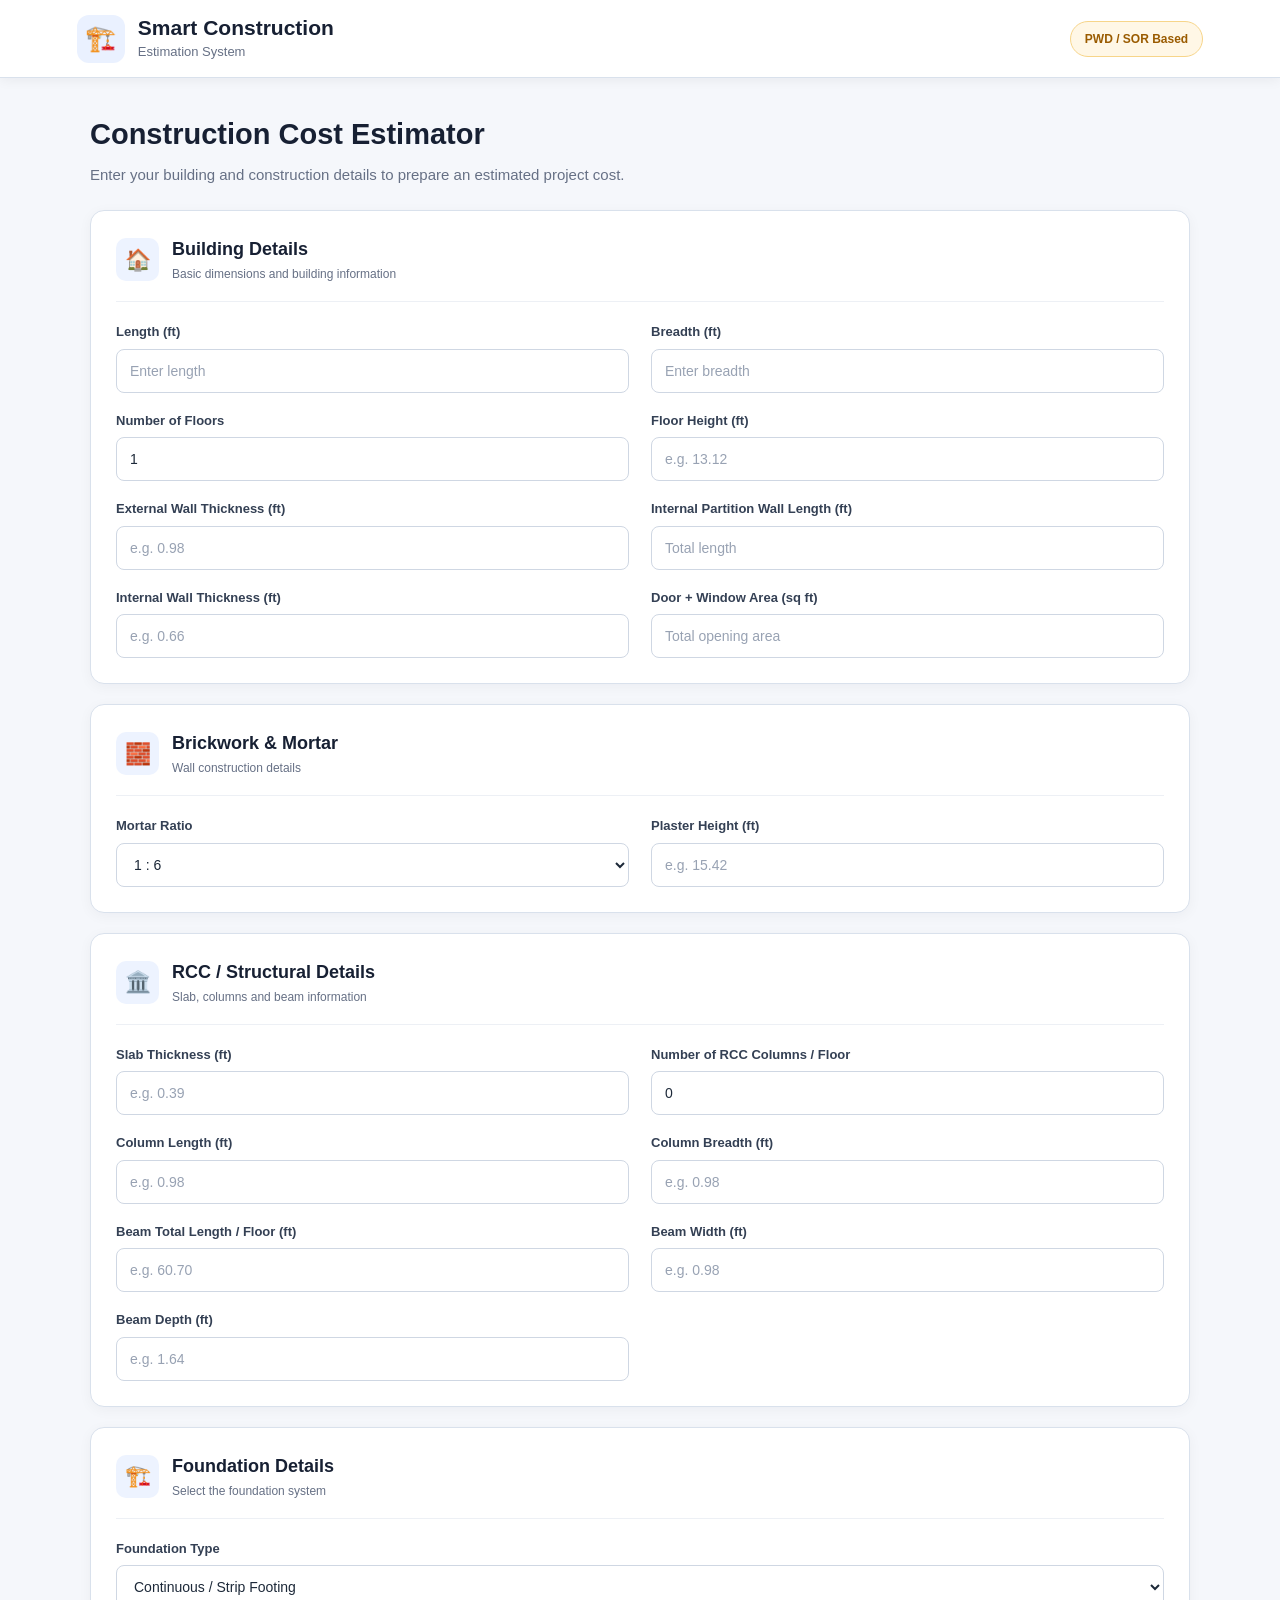
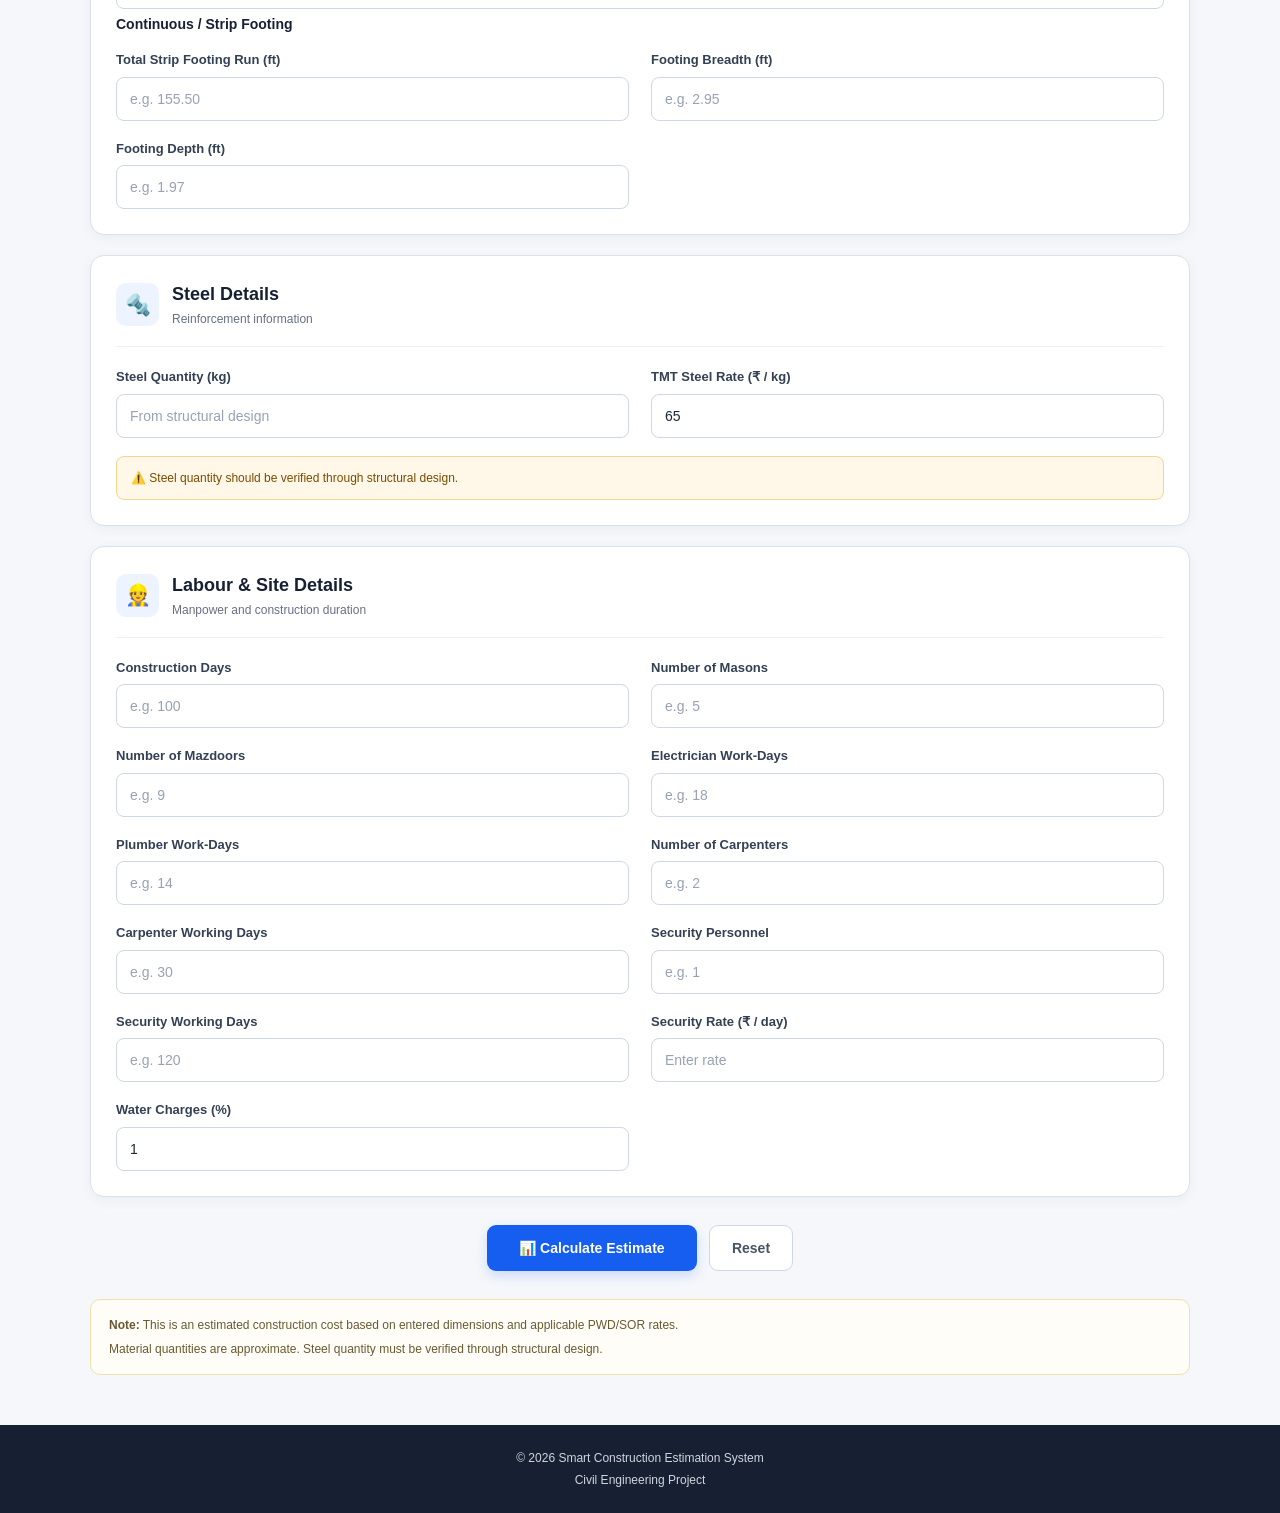
==== commit 5a099af0: "index.html" ====
--- a/index.html
+++ b/index.html
@@ -1,104 +1,25 @@
 <!DOCTYPE html>
 <html lang="en">
+
 <head>
-
     <meta charset="UTF-8">
 
     <meta name="viewport" content="width=device-width, initial-scale=1.0">
 
-    <!-- SEO TITLE -->
-    <title>
-        Smart Construction Estimation System | Saksham Tiwari
-    </title>
-
-    <!-- SEO DESCRIPTION -->
-    <meta
-        name="description"
-        content="Smart Construction Estimation System by Saksham Tiwari. A Civil Engineering project for construction cost estimation, material estimation, foundation, RCC, brickwork, plaster, steel and labour cost calculation."
-    >
-
-    <!-- KEYWORDS -->
-    <meta
-        name="keywords"
-        content="Smart Construction Estimation System, Construction Cost Estimator, Construction Estimation, Civil Engineering Project, Building Cost Calculator, Material Estimation, PWD SOR, Saksham Tiwari"
-    >
-
-    <!-- AUTHOR -->
-    <meta
-        name="author"
-        content="Saksham Tiwari"
-    >
-
-    <!-- SEARCH ENGINE -->
-    <meta
-        name="robots"
-        content="index, follow"
-    >
-
-    <!-- CANONICAL URL -->
-    <link
-        rel="canonical"
-        href="https://sakshamtiwari18.github.io/smart-construction-estimation-system/"
-    >
-
-    <!-- OPEN GRAPH -->
-    <meta
-        property="og:title"
-        content="Smart Construction Estimation System | Saksham Tiwari"
-    >
-
-    <meta
-        property="og:description"
-        content="A Civil Engineering construction cost and material estimation system developed by Saksham Tiwari."
-    >
-
-    <meta
-        property="og:type"
-        content="website"
-    >
-
-    <meta
-        property="og:url"
-        content="https://sakshamtiwari18.github.io/smart-construction-estimation-system/"
-    >
-
-    <!-- TWITTER CARD -->
-    <meta
-        name="twitter:card"
-        content="summary"
-    >
-
-    <meta
-        name="twitter:title"
-        content="Smart Construction Estimation System"
-    >
-
-    <meta
-        name="twitter:description"
-        content="Construction cost and material estimation system by Saksham Tiwari."
-    >
-
-    <!-- STRUCTURED DATA FOR GOOGLE -->
-    <script type="application/ld+json">
-    {
-        "@context": "https://schema.org",
-        "@type": "WebApplication",
-        "name": "Smart Construction Estimation System",
-        "alternateName": "Construction Cost Estimator",
-        "description": "Smart Construction Estimation System is a Civil Engineering project developed by Saksham Tiwari for estimating construction costs and materials.",
-        "url": "https://sakshamtiwari18.github.io/smart-construction-estimation-system/",
-        "applicationCategory": "BusinessApplication",
-        "operatingSystem": "Web",
-        "author": {
-            "@type": "Person",
-            "name": "Saksham Tiwari"
-        }
-    }
-    </script>
-
-    <!-- CSS -->
+    <title>Smart Construction Estimation System | Construction Cost Estimator</title>
+
+    <meta name="description"
+        content="Smart Construction Estimation System for estimating building construction cost, material quantities, labour cost and project expenses based on construction details and PWD/SOR rates.">
+
+    <meta name="keywords"
+        content="Smart Construction Estimation System, construction cost estimator, building cost estimator, construction estimation, PWD SOR, civil engineering project">
+
+    <meta name="robots" content="index, follow">
+
+    <link rel="canonical"
+        href="https://sakshamtiwari18.github.io/smart-construction-estimation-system/">
+
     <link rel="stylesheet" href="style.css">
-
 </head>
 
 
@@ -114,19 +35,11 @@
             </div>
 
             <div>
-
-                <h1>
-                    Smart Construction
-                </h1>
-
-                <p>
-                    Estimation System
-                </p>
-
+                <h1>Smart Construction</h1>
+                <p>Estimation System</p>
             </div>
 
         </div>
-
 
         <div class="header-tag">
             PWD / SOR Based
@@ -142,21 +55,15 @@
         <!-- INTRO -->
         <section class="intro">
 
-            <h2>
-                Smart Construction Estimation System
-            </h2>
-
-            <p>
-                Construction Cost Estimator for Civil Engineering Projects
-            </p>
+            <h2>Construction Cost Estimator</h2>
 
             <p>
                 Enter your building and construction details to prepare
-                an estimated project cost, material requirement and
-                construction cost summary.
+                an estimated project cost.
             </p>
 
         </section>
+
 
 
         <!-- BUILDING DETAILS -->
@@ -164,20 +71,11 @@
 
             <div class="section-title">
 
-                <span>
-                    🏠
-                </span>
+                <span>🏠</span>
 
                 <div>
-
-                    <h2>
-                        Building Details
-                    </h2>
-
-                    <p>
-                        Basic dimensions and building information
-                    </p>
-
+                    <h2>Building Details</h2>
+                    <p>Basic dimensions and building information</p>
                 </div>
 
             </div>
@@ -185,125 +83,51 @@
 
             <div class="form-grid">
 
-
-                <div class="form-group">
-
-                    <label>
-                        Length (ft)
-                    </label>
-
-                    <input
-                        type="number"
-                        id="length"
-                        placeholder="Enter length"
-                    >
-
-                </div>
-
-
-                <div class="form-group">
-
-                    <label>
-                        Breadth (ft)
-                    </label>
-
-                    <input
-                        type="number"
-                        id="breadth"
-                        placeholder="Enter breadth"
-                    >
-
-                </div>
-
-
-                <div class="form-group">
-
-                    <label>
-                        Number of Floors
-                    </label>
-
-                    <input
-                        type="number"
-                        id="floors"
-                        value="1"
-                        min="1"
-                    >
-
-                </div>
-
-
-                <div class="form-group">
-
-                    <label>
-                        Floor Height (ft)
-                    </label>
-
-                    <input
-                        type="number"
-                        id="floorHeight"
-                        placeholder="e.g. 13.12"
-                    >
-
-                </div>
-
-
-                <div class="form-group">
-
-                    <label>
-                        External Wall Thickness (ft)
-                    </label>
-
-                    <input
-                        type="number"
-                        id="externalWall"
-                        placeholder="e.g. 0.98"
-                    >
-
-                </div>
-
-
-                <div class="form-group">
-
-                    <label>
-                        Internal Partition Wall Length (ft)
-                    </label>
-
-                    <input
-                        type="number"
-                        id="internalWallLength"
-                        placeholder="Total length"
-                    >
-
-                </div>
-
-
-                <div class="form-group">
-
-                    <label>
-                        Internal Wall Thickness (ft)
-                    </label>
-
-                    <input
-                        type="number"
-                        id="internalWall"
-                        placeholder="e.g. 0.66"
-                    >
-
-                </div>
-
-
-                <div class="form-group">
-
-                    <label>
-                        Door + Window Area (sq ft)
-                    </label>
-
-                    <input
-                        type="number"
-                        id="openingArea"
-                        placeholder="Total opening area"
-                    >
-
+                <div class="form-group">
+                    <label>Length (ft)</label>
+                    <input type="number" id="length" placeholder="Enter length">
+                </div>
+
+
+                <div class="form-group">
+                    <label>Breadth (ft)</label>
+                    <input type="number" id="breadth" placeholder="Enter breadth">
+                </div>
+
+
+                <div class="form-group">
+                    <label>Number of Floors</label>
+                    <input type="number" id="floors" value="1" min="1">
+                </div>
+
+
+                <div class="form-group">
+                    <label>Floor Height (ft)</label>
+                    <input type="number" id="floorHeight" placeholder="e.g. 13.12">
+                </div>
+
+
+                <div class="form-group">
+                    <label>External Wall Thickness (ft)</label>
+                    <input type="number" id="externalWall" placeholder="e.g. 0.98">
+                </div>
+
+
+                <div class="form-group">
+                    <label>Internal Partition Wall Length (ft)</label>
+                    <input type="number" id="internalWallLength" placeholder="Total length">
+                </div>
+
+
+                <div class="form-group">
+                    <label>Internal Wall Thickness (ft)</label>
+                    <input type="number" id="internalWall" placeholder="e.g. 0.66">
+                </div>
+
+
+                <div class="form-group">
+                    <label>Door + Window Area (sq ft)</label>
+                    <input type="number" id="openingArea" placeholder="Total opening area">
                 </div>
 
             </div>
@@ -317,20 +141,11 @@
 
             <div class="section-title">
 
-                <span>
-                    🧱
-                </span>
+                <span>🧱</span>
 
                 <div>
-
-                    <h2>
-                        Brickwork & Mortar
-                    </h2>
-
-                    <p>
-                        Wall construction details
-                    </p>
-
+                    <h2>Brickwork & Mortar</h2>
+                    <p>Wall construction details</p>
                 </div>
 
             </div>
@@ -338,12 +153,9 @@
 
             <div class="form-grid">
 
-
-                <div class="form-group">
-
-                    <label>
-                        Mortar Ratio
-                    </label>
+                <div class="form-group">
+
+                    <label>Mortar Ratio</label>
 
                     <select id="mortarRatio">
 
@@ -366,15 +178,11 @@
 
                 <div class="form-group">
 
-                    <label>
-                        Plaster Height (ft)
-                    </label>
-
-                    <input
-                        type="number"
+                    <label>Plaster Height (ft)</label>
+
+                    <input type="number"
                         id="plasterHeight"
-                        placeholder="e.g. 15.42"
-                    >
+                        placeholder="e.g. 15.42">
 
                 </div>
 
@@ -389,20 +197,11 @@
 
             <div class="section-title">
 
-                <span>
-                    🏛️
-                </span>
+                <span>🏛️</span>
 
                 <div>
-
-                    <h2>
-                        RCC / Structural Details
-                    </h2>
-
-                    <p>
-                        Slab, columns and beam information
-                    </p>
-
+                    <h2>RCC / Structural Details</h2>
+                    <p>Slab, columns and beam information</p>
                 </div>
 
             </div>
@@ -410,109 +209,80 @@
 
             <div class="form-grid">
 
-
-                <div class="form-group">
-
-                    <label>
-                        Slab Thickness (ft)
-                    </label>
-
-                    <input
-                        type="number"
+                <div class="form-group">
+
+                    <label>Slab Thickness (ft)</label>
+
+                    <input type="number"
                         id="slabThickness"
-                        placeholder="e.g. 0.39"
-                    >
-
-                </div>
-
-
-                <div class="form-group">
-
-                    <label>
-                        Number of RCC Columns / Floor
-                    </label>
-
-                    <input
-                        type="number"
+                        placeholder="e.g. 0.39">
+
+                </div>
+
+
+                <div class="form-group">
+
+                    <label>Number of RCC Columns / Floor</label>
+
+                    <input type="number"
                         id="columns"
                         value="0"
-                        min="0"
-                    >
-
-                </div>
-
-
-                <div class="form-group">
-
-                    <label>
-                        Column Length (ft)
-                    </label>
-
-                    <input
-                        type="number"
+                        min="0">
+
+                </div>
+
+
+                <div class="form-group">
+
+                    <label>Column Length (ft)</label>
+
+                    <input type="number"
                         id="columnLength"
-                        placeholder="e.g. 0.98"
-                    >
-
-                </div>
-
-
-                <div class="form-group">
-
-                    <label>
-                        Column Breadth (ft)
-                    </label>
-
-                    <input
-                        type="number"
+                        placeholder="e.g. 0.98">
+
+                </div>
+
+
+                <div class="form-group">
+
+                    <label>Column Breadth (ft)</label>
+
+                    <input type="number"
                         id="columnBreadth"
-                        placeholder="e.g. 0.98"
-                    >
-
-                </div>
-
-
-                <div class="form-group">
-
-                    <label>
-                        Beam Total Length / Floor (ft)
-                    </label>
-
-                    <input
-                        type="number"
+                        placeholder="e.g. 0.98">
+
+                </div>
+
+
+                <div class="form-group">
+
+                    <label>Beam Total Length / Floor (ft)</label>
+
+                    <input type="number"
                         id="beamLength"
-                        placeholder="e.g. 60.70"
-                    >
-
-                </div>
-
-
-                <div class="form-group">
-
-                    <label>
-                        Beam Width (ft)
-                    </label>
-
-                    <input
-                        type="number"
+                        placeholder="e.g. 60.70">
+
+                </div>
+
+
+                <div class="form-group">
+
+                    <label>Beam Width (ft)</label>
+
+                    <input type="number"
                         id="beamWidth"
-                        placeholder="e.g. 0.98"
-                    >
-
-                </div>
-
-
-                <div class="form-group">
-
-                    <label>
-                        Beam Depth (ft)
-                    </label>
-
-                    <input
-                        type="number"
+                        placeholder="e.g. 0.98">
+
+                </div>
+
+
+                <div class="form-group">
+
+                    <label>Beam Depth (ft)</label>
+
+                    <input type="number"
                         id="beamDepth"
-                        placeholder="e.g. 1.64"
-                    >
+                        placeholder="e.g. 1.64">
 
                 </div>
 
@@ -527,20 +297,11 @@
 
             <div class="section-title">
 
-                <span>
-                    🏗️
-                </span>
+                <span>🏗️</span>
 
                 <div>
-
-                    <h2>
-                        Foundation Details
-                    </h2>
-
-                    <p>
-                        Select the foundation system
-                    </p>
-
+                    <h2>Foundation Details</h2>
+                    <p>Select the foundation system</p>
                 </div>
 
             </div>
@@ -550,14 +311,10 @@
 
                 <div class="form-group full">
 
-                    <label>
-                        Foundation Type
-                    </label>
-
-                    <select
-                        id="foundationType"
-                        onchange="showFoundationFields()"
-                    >
+                    <label>Foundation Type</label>
+
+                    <select id="foundationType"
+                        onchange="showFoundationFields()">
 
                         <option value="strip">
                             Continuous / Strip Footing
@@ -578,55 +335,39 @@
             <!-- STRIP FOOTING -->
             <div id="stripFields">
 
-                <h3>
-                    Continuous / Strip Footing
-                </h3>
-
+                <h3>Continuous / Strip Footing</h3>
 
                 <div class="form-grid">
 
-
                     <div class="form-group">
 
-                        <label>
-                            Total Strip Footing Run (ft)
-                        </label>
-
-                        <input
-                            type="number"
+                        <label>Total Strip Footing Run (ft)</label>
+
+                        <input type="number"
                             id="stripRun"
-                            placeholder="e.g. 155.50"
-                        >
+                            placeholder="e.g. 155.50">
 
                     </div>
 
 
                     <div class="form-group">
 
-                        <label>
-                            Footing Breadth (ft)
-                        </label>
-
-                        <input
-                            type="number"
+                        <label>Footing Breadth (ft)</label>
+
+                        <input type="number"
                             id="stripBreadth"
-                            placeholder="e.g. 2.95"
-                        >
+                            placeholder="e.g. 2.95">
 
                     </div>
 
 
                     <div class="form-group">
 
-                        <label>
-                            Footing Depth (ft)
-                        </label>
-
-                        <input
-                            type="number"
+                        <label>Footing Depth (ft)</label>
+
+                        <input type="number"
                             id="stripDepth"
-                            placeholder="e.g. 1.97"
-                        >
+                            placeholder="e.g. 1.97">
 
                     </div>
 
@@ -637,73 +378,51 @@
 
 
             <!-- ISOLATED FOOTING -->
-            <div
-                id="isolatedFields"
-                class="hidden"
-            >
-
-                <h3>
-                    Isolated RCC Footings
-                </h3>
-
+            <div id="isolatedFields"
+                class="hidden">
+
+                <h3>Isolated RCC Footings</h3>
 
                 <div class="form-grid">
 
-
                     <div class="form-group">
 
-                        <label>
-                            Number of Footings
-                        </label>
-
-                        <input
-                            type="number"
+                        <label>Number of Footings</label>
+
+                        <input type="number"
                             id="footingCount"
                             value="0"
-                            min="0"
-                        >
+                            min="0">
 
                     </div>
 
 
                     <div class="form-group">
 
-                        <label>
-                            Footing Length (ft)
-                        </label>
-
-                        <input
-                            type="number"
-                            id="footingLength"
-                        >
+                        <label>Footing Length (ft)</label>
+
+                        <input type="number"
+                            id="footingLength">
 
                     </div>
 
 
                     <div class="form-group">
 
-                        <label>
-                            Footing Breadth (ft)
-                        </label>
-
-                        <input
-                            type="number"
-                            id="footingBreadth"
-                        >
+                        <label>Footing Breadth (ft)</label>
+
+                        <input type="number"
+                            id="footingBreadth">
 
                     </div>
 
 
                     <div class="form-group">
 
-                        <label>
-                            Footing Depth (ft)
-                        </label>
-
-                        <input
-                            type="number"
-                            id="footingDepth"
-                        >
+                        <label>Footing Depth (ft)</label>
+
+                        <input type="number"
+                            id="footingDepth">
 
                     </div>
 
@@ -720,20 +439,11 @@
 
             <div class="section-title">
 
-                <span>
-                    🔩
-                </span>
+                <span>🔩</span>
 
                 <div>
-
-                    <h2>
-                        Steel Details
-                    </h2>
-
-                    <p>
-                        Reinforcement information
-                    </p>
-
+                    <h2>Steel Details</h2>
+                    <p>Reinforcement information</p>
                 </div>
 
             </div>
@@ -741,33 +451,24 @@
 
             <div class="form-grid">
 
-
-                <div class="form-group">
-
-                    <label>
-                        Steel Quantity (kg)
-                    </label>
-
-                    <input
-                        type="number"
+                <div class="form-group">
+
+                    <label>Steel Quantity (kg)</label>
+
+                    <input type="number"
                         id="steelQuantity"
-                        placeholder="From structural design"
-                    >
-
-                </div>
-
-
-                <div class="form-group">
-
-                    <label>
-                        TMT Steel Rate (₹ / kg)
-                    </label>
-
-                    <input
-                        type="number"
+                        placeholder="From structural design">
+
+                </div>
+
+
+                <div class="form-group">
+
+                    <label>TMT Steel Rate (₹ / kg)</label>
+
+                    <input type="number"
                         id="steelRate"
-                        value="65"
-                    >
+                        value="65">
 
                 </div>
 
@@ -790,20 +491,11 @@
 
             <div class="section-title">
 
-                <span>
-                    👷
-                </span>
+                <span>👷</span>
 
                 <div>
-
-                    <h2>
-                        Labour & Site Details
-                    </h2>
-
-                    <p>
-                        Manpower and construction duration
-                    </p>
-
+                    <h2>Labour & Site Details</h2>
+                    <p>Manpower and construction duration</p>
                 </div>
 
             </div>
@@ -811,168 +503,123 @@
 
             <div class="form-grid">
 
-
-                <div class="form-group">
-
-                    <label>
-                        Construction Days
-                    </label>
-
-                    <input
-                        type="number"
+                <div class="form-group">
+
+                    <label>Construction Days</label>
+
+                    <input type="number"
                         id="constructionDays"
-                        placeholder="e.g. 100"
-                    >
-
-                </div>
-
-
-                <div class="form-group">
-
-                    <label>
-                        Number of Masons
-                    </label>
-
-                    <input
-                        type="number"
+                        placeholder="e.g. 100">
+
+                </div>
+
+
+                <div class="form-group">
+
+                    <label>Number of Masons</label>
+
+                    <input type="number"
                         id="masons"
-                        placeholder="e.g. 5"
-                    >
-
-                </div>
-
-
-                <div class="form-group">
-
-                    <label>
-                        Number of Mazdoors
-                    </label>
-
-                    <input
-                        type="number"
+                        placeholder="e.g. 5">
+
+                </div>
+
+
+                <div class="form-group">
+
+                    <label>Number of Mazdoors</label>
+
+                    <input type="number"
                         id="mazdoors"
-                        placeholder="e.g. 9"
-                    >
-
-                </div>
-
-
-                <div class="form-group">
-
-                    <label>
-                        Electrician Work-Days
-                    </label>
-
-                    <input
-                        type="number"
+                        placeholder="e.g. 9">
+
+                </div>
+
+
+                <div class="form-group">
+
+                    <label>Electrician Work-Days</label>
+
+                    <input type="number"
                         id="electricianDays"
-                        placeholder="e.g. 18"
-                    >
-
-                </div>
-
-
-                <div class="form-group">
-
-                    <label>
-                        Plumber Work-Days
-                    </label>
-
-                    <input
-                        type="number"
+                        placeholder="e.g. 18">
+
+                </div>
+
+
+                <div class="form-group">
+
+                    <label>Plumber Work-Days</label>
+
+                    <input type="number"
                         id="plumberDays"
-                        placeholder="e.g. 14"
-                    >
-
-                </div>
-
-
-                <div class="form-group">
-
-                    <label>
-                        Number of Carpenters
-                    </label>
-
-                    <input
-                        type="number"
+                        placeholder="e.g. 14">
+
+                </div>
+
+
+                <div class="form-group">
+
+                    <label>Number of Carpenters</label>
+
+                    <input type="number"
                         id="carpenters"
-                        placeholder="e.g. 2"
-                    >
-
-                </div>
-
-
-                <div class="form-group">
-
-                    <label>
-                        Carpenter Working Days
-                    </label>
-
-                    <input
-                        type="number"
+                        placeholder="e.g. 2">
+
+                </div>
+
+
+                <div class="form-group">
+
+                    <label>Carpenter Working Days</label>
+
+                    <input type="number"
                         id="carpenterDays"
-                        placeholder="e.g. 30"
-                    >
-
-                </div>
-
-
-                <div class="form-group">
-
-                    <label>
-                        Security Personnel
-                    </label>
-
-                    <input
-                        type="number"
+                        placeholder="e.g. 30">
+
+                </div>
+
+
+                <div class="form-group">
+
+                    <label>Security Personnel</label>
+
+                    <input type="number"
                         id="security"
-                        placeholder="e.g. 1"
-                    >
-
-                </div>
-
-
-                <div class="form-group">
-
-                    <label>
-                        Security Working Days
-                    </label>
-
-                    <input
-                        type="number"
+                        placeholder="e.g. 1">
+
+                </div>
+
+
+                <div class="form-group">
+
+                    <label>Security Working Days</label>
+
+                    <input type="number"
                         id="securityDays"
-                        placeholder="e.g. 120"
-                    >
-
-                </div>
-
-
-                <div class="form-group">
-
-                    <label>
-                        Security Rate (₹ / day)
-                    </label>
-
-                    <input
-                        type="number"
+                        placeholder="e.g. 120">
+
+                </div>
+
+
+                <div class="form-group">
+
+                    <label>Security Rate (₹ / day)</label>
+
+                    <input type="number"
                         id="securityRate"
-                        placeholder="Enter rate"
-                    >
-
-                </div>
-
-
-                <div class="form-group">
-
-                    <label>
-                        Water Charges (%)
-                    </label>
-
-                    <input
-                        type="number"
+                        placeholder="Enter rate">
+
+                </div>
+
+
+                <div class="form-group">
+
+                    <label>Water Charges (%)</label>
+
+                    <input type="number"
                         id="waterCharges"
-                        value="1"
-                    >
+                        value="1">
 
                 </div>
 
@@ -985,19 +632,19 @@
         <!-- ACTION BUTTONS -->
         <section class="action-area">
 
-            <button
-                class="calculate-btn"
-                onclick="calculateEstimate()"
-            >
+            <button class="calculate-btn"
+                onclick="calculateEstimate()">
+
                 📊 Calculate Estimate
+
             </button>
 
 
-            <button
-                class="reset-btn"
-                onclick="resetForm()"
-            >
+            <button class="reset-btn"
+                onclick="resetForm()">
+
                 Reset
+
             </button>
 
         </section>
@@ -1005,22 +652,16 @@
 
 
         <!-- RESULT -->
-        <section
-            id="resultSection"
-            class="card result-section hidden"
-        >
+        <section id="resultSection"
+            class="card result-section hidden">
 
             <div class="section-title">
 
-                <span>
-                    💰
-                </span>
+                <span>💰</span>
 
                 <div>
 
-                    <h2>
-                        Estimation Result
-                    </h2>
+                    <h2>Estimation Result</h2>
 
                     <p>
                         Estimated project cost summary
@@ -1031,8 +672,8 @@
             </div>
 
 
+
             <div class="result-grid">
-
 
                 <div class="result-box">
 
@@ -1063,7 +704,6 @@
 
 
 
-            <!-- COST SUMMARY -->
             <div class="cost-summary">
 
                 <h3>
@@ -1191,72 +831,22 @@
 
 
 
-            <!-- REPORT BUTTONS -->
             <div class="report-buttons">
 
                 <button onclick="generateReport()">
+
                     📄 Generate Report
+
                 </button>
 
 
                 <button onclick="window.print()">
+
                     🖨️ Print / Save PDF
+
                 </button>
 
             </div>
-
-        </section>
-
-
-
-        <!-- SEO INFORMATION -->
-        <section class="card">
-
-            <div class="section-title">
-
-                <span>
-                    📐
-                </span>
-
-                <div>
-
-                    <h2>
-                        About Smart Construction Estimation System
-                    </h2>
-
-                    <p>
-                        Civil Engineering Construction Estimation Tool
-                    </p>
-
-                </div>
-
-            </div>
-
-
-            <p>
-                Smart Construction Estimation System is a Civil
-                Engineering project developed by
-                <strong>Saksham Tiwari</strong>.
-                The system helps users prepare an approximate
-                construction cost estimate using building dimensions,
-                foundation details, RCC information, brickwork,
-                plaster, steel and labour inputs.
-            </p>
-
-
-            <p>
-                The estimator is designed to provide a structured
-                construction cost summary for educational and
-                preliminary estimation purposes.
-            </p>
-
-
-            <p>
-                Construction estimates should be verified with
-                applicable PWD/SOR rates, site conditions,
-                material market rates and structural design before
-                actual construction.
-            </p>
 
         </section>
 
@@ -1267,9 +857,7 @@
 
             <p>
 
-                <strong>
-                    Note:
-                </strong>
+                <strong>Note:</strong>
 
                 This is an estimated construction cost based on
                 entered dimensions and applicable PWD/SOR rates.
@@ -1299,17 +887,15 @@
         </p>
 
         <p>
-            Developed as a Civil Engineering Project by
-            Saksham Tiwari
+            Civil Engineering Project
         </p>
 
     </footer>
 
 
 
-    <!-- JAVASCRIPT -->
     <script src="script.js"></script>
 
-
 </body>
+
 </html>
